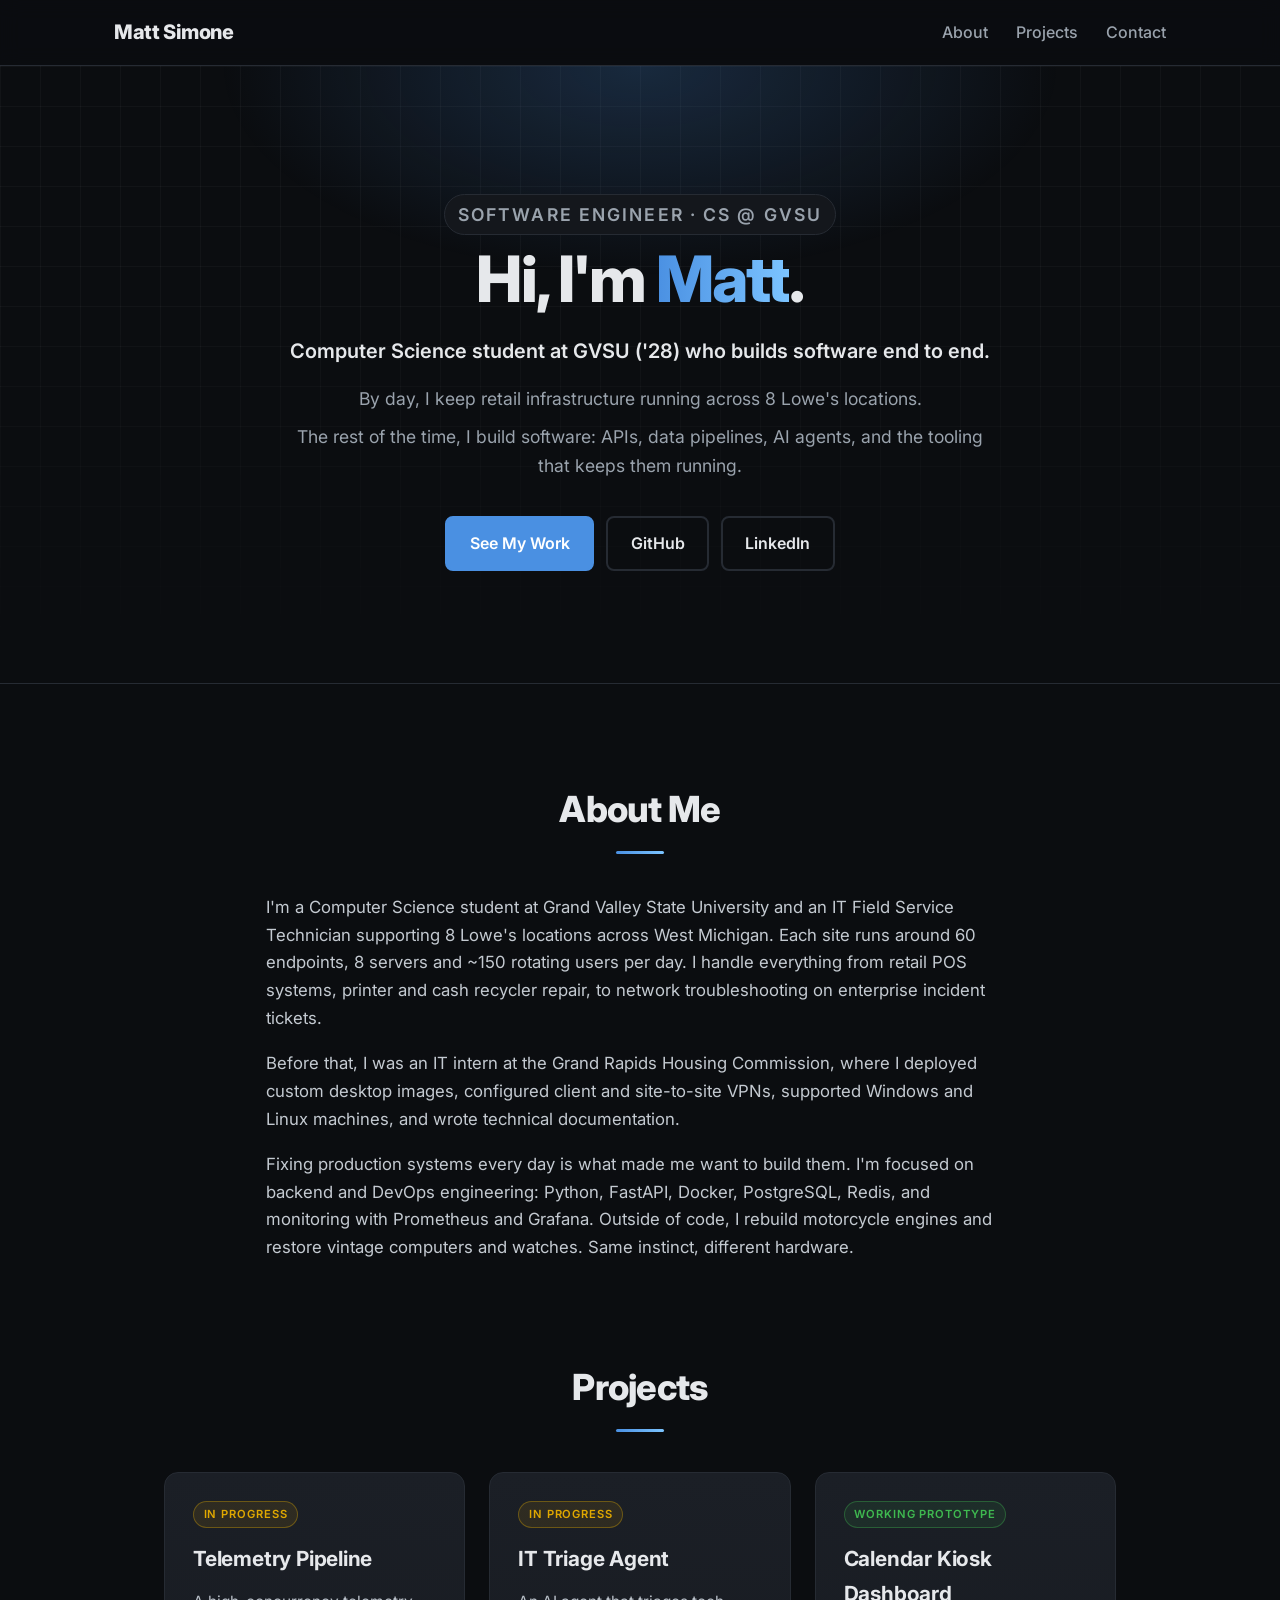
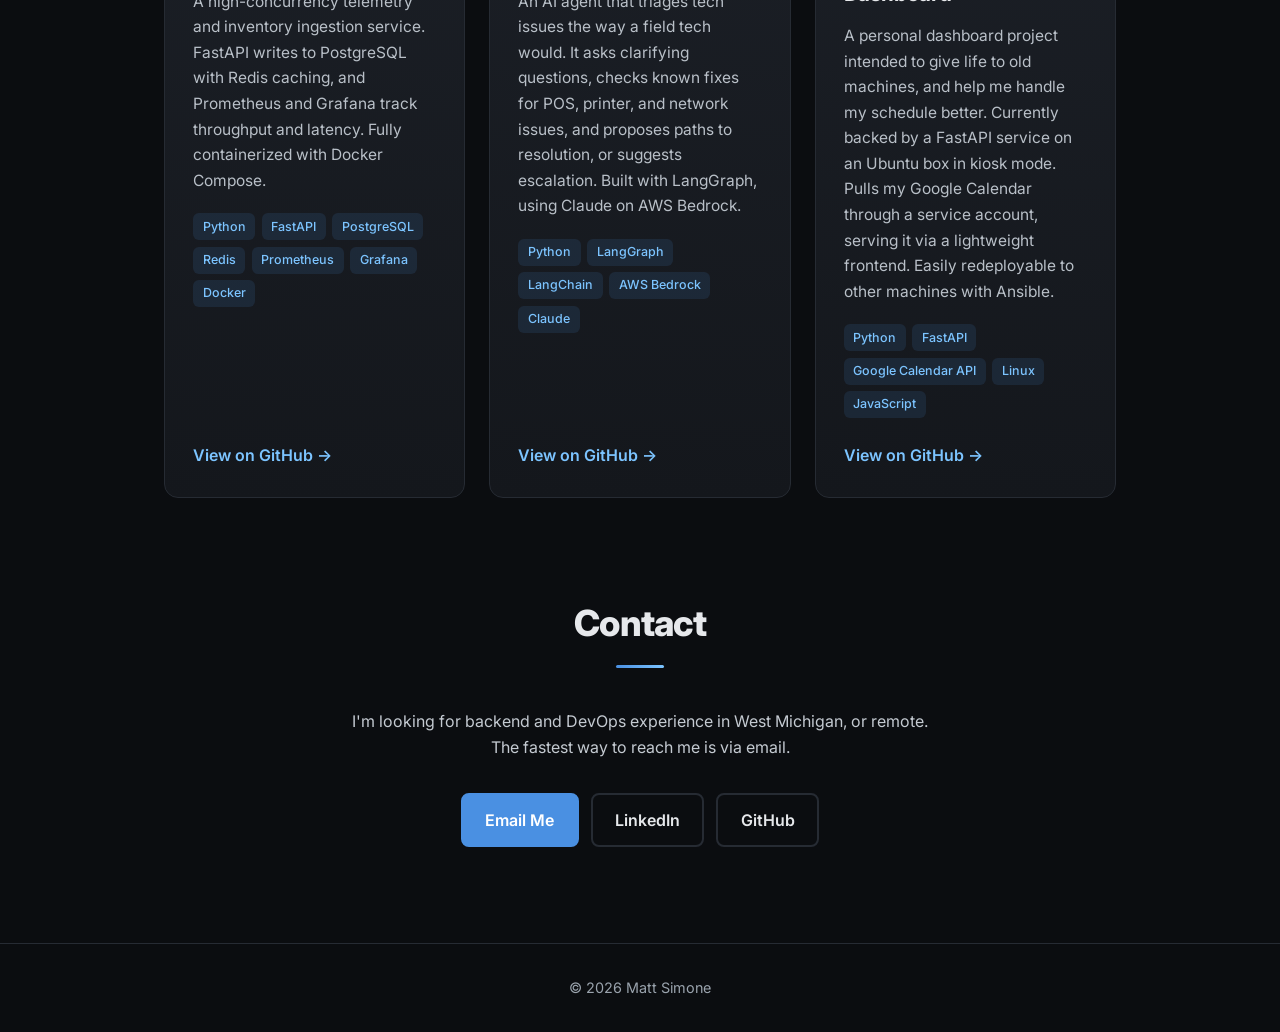
==== index.html @ 2cdbeb7b "Reframe hero for general software engineering; drop TODO comments Co-Authored-By: Claude Opus 5.5 <n" ====
<!DOCTYPE html>
<html lang="en">
<head>
  <meta charset="UTF-8">
  <meta name="viewport" content="width=device-width, initial-scale=1.0">
  <title>Matt Simone | Software Engineer</title>
  <meta name="description" content="Matt Simone — Computer Science student at GVSU and IT field service technician building software across the stack with Python, FastAPI, Docker, PostgreSQL, and AI tooling.">
  <meta name="author" content="Matt Simone">
  <link rel="canonical" href="https://www.mjsimone.com/">
  <meta name="theme-color" content="#111111">

  <!-- Link preview card (LinkedIn, Slack, iMessage). Add og:image once you have a 1200x630 screenshot or banner. -->
  <meta property="og:type" content="website">
  <meta property="og:url" content="https://www.mjsimone.com/">
  <meta property="og:title" content="Matt Simone | Software Engineer">
  <meta property="og:description" content="CS @ GVSU. I keep retail infrastructure running across 8 Lowe's sites and build software on the side.">
  <!-- <meta property="og:image" content="https://www.mjsimone.com/og-image.png"> -->

  <link rel="icon" href="data:image/svg+xml,<svg xmlns='http://www.w3.org/2000/svg' viewBox='0 0 64 64'><rect width='64' height='64' rx='12' fill='%23111'/><text x='50%25' y='54%25' dominant-baseline='middle' text-anchor='middle' font-family='Arial,sans-serif' font-weight='700' font-size='28' fill='%234a90e2'>MS</text></svg>">
  <link rel="preconnect" href="https://fonts.googleapis.com">
  <link rel="preconnect" href="https://fonts.gstatic.com" crossorigin>
  <link href="https://fonts.googleapis.com/css2?family=Inter:wght@400;500;600;700;800&display=swap" rel="stylesheet">
  <link rel="stylesheet" href="style.css">
</head>
<body>
  <a class="skip-link" href="#main">Skip to content</a>

  <header>

    <nav class="navbar" aria-label="Primary">
      <a class="logo" href="#hero">Matt Simone</a>
      <ul class="nav-links">
        <li><a href="#about">About</a></li>
        <li><a href="#projects">Projects</a></li>
        <li><a href="#contact">Contact</a></li>
      </ul>
    </nav>
  </header>

  <main id="main">
    <!-- Hero -->
    <section class="hero" id="hero">
      <div class="hero-content">
        <p class="eyebrow">Software Engineer · CS @ GVSU</p>
        <h1>Hi, I'm <span class="accent">Matt</span>.</h1>
        <p class="hero-tagline">
          Computer Science student at GVSU ('28) who builds software end to end.
        </p>
        <p>
          By day, I keep retail infrastructure running across 8 Lowe's locations.
        </p>
        <p>
          The rest of the time, I build software: APIs, data pipelines, AI agents, and the tooling that keeps them running.
        </p>
        <div class="hero-actions">
          <a href="#projects" class="btn">See My Work</a>
          <a href="https://github.com/mattjsim1" class="btn btn-outline" target="_blank" rel="noopener">GitHub</a>
          <a href="https://www.linkedin.com/in/mattsimone" class="btn btn-outline" target="_blank" rel="noopener">LinkedIn</a>
          <!-- <a href="resume.pdf" class="btn btn-outline" target="_blank" rel="noopener">Resume</a> -->
        </div>
      </div>
    </section>  

    <!-- About -->
    <section id="about" class="section about" aria-labelledby="about-heading">
      <h2 id="about-heading">About Me</h2>
      <p>
        I'm a Computer Science student at Grand Valley State University and an IT Field Service
        Technician supporting 8 Lowe's locations across West Michigan. Each site runs
        around 60 endpoints, 8 servers and ~150 rotating users per day. I handle everything from retail POS systems,
        printer and cash recycler repair, to network troubleshooting on enterprise incident tickets.
      </p>
      <p>
        Before that, I was an IT intern at the Grand Rapids Housing Commission, where I deployed custom
        desktop images, configured client and site-to-site VPNs, supported Windows and Linux machines,
        and wrote technical documentation.
      </p>
      <p>
        Fixing production systems every day is what made me want to build them. I'm focused on backend
        and DevOps engineering: Python, FastAPI, Docker, PostgreSQL, Redis, and monitoring with
        Prometheus and Grafana. Outside of code, I rebuild motorcycle engines and restore vintage
        computers and watches. Same instinct, different hardware.
      </p>
    </section>

    <!-- Projects -->
    <section id="projects" class="section projects" aria-labelledby="projects-heading">
      <h2 id="projects-heading">Projects</h2>
      <div class="projects-grid">

        <article class="project-card">
          <span class="status">In progress</span>
          <h3>Telemetry Pipeline</h3>
          <p>
            A high-concurrency telemetry and inventory ingestion service. FastAPI writes to PostgreSQL
            with Redis caching, and Prometheus and Grafana track throughput and latency. Fully
            containerized with Docker Compose.
          </p>
          <ul class="tags" aria-label="Tech stack">
            <li>Python</li><li>FastAPI</li><li>PostgreSQL</li><li>Redis</li><li>Prometheus</li><li>Grafana</li><li>Docker</li>
          </ul>
          <a href="https://github.com/mattjsim1" class="btn-small" target="_blank" rel="noopener">View on GitHub</a>
        </article>

        <article class="project-card">
          <span class="status">In progress</span>
          <h3>IT Triage Agent</h3>
          <p>
            An AI agent that triages tech issues the way a field tech would. It asks clarifying
            questions, checks known fixes for POS, printer, and network issues, and proposes 
            paths to resolution, or suggests escalation. Built with LangGraph, using
            Claude on AWS Bedrock.
          </p>
          <ul class="tags" aria-label="Tech stack">
            <li>Python</li><li>LangGraph</li><li>LangChain</li><li>AWS Bedrock</li><li>Claude</li>
          </ul>
          <a href="https://github.com/mattjsim1" class="btn-small" target="_blank" rel="noopener">View on GitHub</a>
        </article>

        <article class="project-card">
          <span class="status status-prototype">Working prototype</span>
          <h3>Calendar Kiosk Dashboard</h3>
          <p>
            A personal dashboard project intended to give life to old machines, and help me handle my schedule better. 
            Currently backed by a FastAPI service on an Ubuntu box in kiosk mode. Pulls my Google Calendar through a service account,
            serving it via a lightweight frontend. Easily redeployable to other machines with Ansible.
      
          </p>
          <ul class="tags" aria-label="Tech stack">
            <li>Python</li><li>FastAPI</li><li>Google Calendar API</li><li>Linux</li><li>JavaScript</li>
          </ul>
          <a href="https://github.com/mattjsim1" class="btn-small" target="_blank" rel="noopener">View on GitHub</a>
        </article>

      </div>
    </section>

    <!-- Contact: plain links instead of a form that didn't send anywhere -->
    <section id="contact" class="section contact" aria-labelledby="contact-heading">
      <h2 id="contact-heading">Contact</h2>
      <p>
        I'm looking for backend and DevOps experience in West Michigan, or remote. The fastest way to reach me is via email.
      </p>
      <ul class="contact-links">
        <li><a href="mailto:mattjsim1@gmail.com" class="btn">Email Me</a></li>
        <li><a href="https://www.linkedin.com/in/mattsimone" class="btn btn-outline" target="_blank" rel="noopener">LinkedIn</a></li>
        <li><a href="https://github.com/mattjsim1" class="btn btn-outline" target="_blank" rel="noopener">GitHub</a></li>
      </ul>
    </section>
  </main>

  <footer>
    <p>&copy; 2026 Matt Simone</p>
  </footer>
</body>
</html>
---- style.css ----
:root {
  --bg: #0b0d10;
  --surface: #14171c;
  --surface-2: #1b1f26;
  --border: #262b33;
  --text: #e6e8eb;
  --muted: #9aa3ad;
  --accent: #4a90e2;
  --accent-2: #7cc4ff;
  --warn: #e0a800;
  --ok: #3fb950;
  --radius: 14px;
}

* { margin: 0; padding: 0; box-sizing: border-box; }

html { scroll-behavior: smooth; scroll-padding-top: 5rem; }

body {
  font-family: 'Inter', system-ui, -apple-system, Segoe UI, Roboto, sans-serif;
  background: var(--bg);
  color: var(--text);
  line-height: 1.65;
  -webkit-font-smoothing: antialiased;
}

a { color: var(--accent); }

/* Skip link */
.skip-link {
  position: absolute; left: -9999px; top: 0;
  padding: 0.5rem 1rem; background: var(--accent); color: #fff; z-index: 2000;
}
.skip-link:focus { left: 1rem; top: 1rem; }

/* Navbar */
header {
  position: sticky; top: 0; z-index: 1000;
  background: rgba(11, 13, 16, 0.75);
  backdrop-filter: blur(10px);
  -webkit-backdrop-filter: blur(10px);
  border-bottom: 1px solid var(--border);
}
.navbar {
  max-width: 1100px; margin: auto;
  display: flex; justify-content: space-between; align-items: center;
  padding: 1rem 1.5rem;
}
.logo { font-weight: 800; font-size: 1.25rem; color: var(--text); text-decoration: none; letter-spacing: -0.02em; }
.logo:hover { color: var(--accent-2); }
.nav-links { list-style: none; display: flex; gap: 1.75rem; }
.nav-links a { color: var(--muted); text-decoration: none; font-weight: 500; transition: color 0.2s; }
.nav-links a:hover { color: var(--text); }

/* Hero */
.hero {
  position: relative; overflow: hidden;
  text-align: center;
  padding: 8rem 1.5rem 7rem;
  border-bottom: 1px solid var(--border);
}
.hero::before {
  content: ""; position: absolute; inset: 0; z-index: -1;
  background:
    radial-gradient(600px 300px at 50% 0%, rgba(74, 144, 226, 0.22), transparent 70%),
    linear-gradient(rgba(255,255,255,0.03) 1px, transparent 1px) 0 0 / 40px 40px,
    linear-gradient(90deg, rgba(255,255,255,0.03) 1px, transparent 1px) 0 0 / 40px 40px;
  mask-image: linear-gradient(to bottom, #000 40%, transparent);
  -webkit-mask-image: linear-gradient(to bottom, #000 40%, transparent);
}
.hero-content { max-width: 720px; margin: auto; }
.eyebrow {
  display: inline-block;
  font-size: 0.8rem; font-weight: 600; letter-spacing: 0.12em; text-transform: uppercase;
  color: var(--accent-2);
  padding: 0.3rem 0.8rem; border: 1px solid var(--border); border-radius: 999px;
  background: var(--surface); margin-bottom: 1.5rem;
}
.hero h1 {
  font-size: clamp(2.5rem, 7vw, 4rem);
  font-weight: 800; letter-spacing: -0.03em; line-height: 1.1;
  margin-bottom: 1.25rem;
}
.accent {
  background: linear-gradient(90deg, var(--accent), var(--accent-2));
  -webkit-background-clip: text; background-clip: text; color: transparent;
}
.hero p { font-size: 1.1rem; color: var(--muted); margin-bottom: 0.6rem; }
.hero .hero-tagline { font-size: 1.25rem; font-weight: 600; color: var(--text); margin-bottom: 1rem; }
.hero-actions {
  display: flex; flex-wrap: wrap; justify-content: center; gap: 0.75rem;
  margin-top: 2.25rem;
}

/* Buttons */
.btn {
  display: inline-block;
  background: var(--accent); color: #fff;
  padding: 0.75rem 1.4rem; border: 2px solid var(--accent); border-radius: 8px;
  text-decoration: none; font-weight: 600;
  transition: background 0.2s, color 0.2s, transform 0.2s, box-shadow 0.2s;
}
.btn:hover { transform: translateY(-2px); box-shadow: 0 8px 20px rgba(74, 144, 226, 0.3); }
.btn-outline { background: transparent; color: var(--text); border-color: var(--border); }
.btn-outline:hover { border-color: var(--accent); color: var(--accent-2); box-shadow: none; }

/* Sections */
.section { max-width: 1000px; margin: 6rem auto; padding: 0 1.5rem; }
.section h2 {
  font-size: clamp(1.8rem, 4vw, 2.25rem);
  font-weight: 800; letter-spacing: -0.02em;
  text-align: center; margin-bottom: 2.5rem;
}
.section h2::after {
  content: ""; display: block; width: 48px; height: 3px; margin: 0.75rem auto 0;
  border-radius: 3px; background: linear-gradient(90deg, var(--accent), var(--accent-2));
}

.about p { max-width: 68ch; margin: 0 auto 1.1rem; color: #c4cad1; font-size: 1.05rem; }

/* Projects */
.projects-grid {
  display: grid;
  grid-template-columns: repeat(auto-fit, minmax(280px, 1fr));
  gap: 1.5rem;
}
.project-card {
  display: flex; flex-direction: column;
  background: linear-gradient(180deg, var(--surface-2), var(--surface));
  border: 1px solid var(--border); border-radius: var(--radius);
  padding: 1.75rem;
  transition: transform 0.25s, border-color 0.25s, box-shadow 0.25s;
}
.project-card:hover {
  transform: translateY(-4px);
  border-color: rgba(74, 144, 226, 0.5);
  box-shadow: 0 12px 30px rgba(0, 0, 0, 0.45);
}
.project-card h3 { font-size: 1.3rem; letter-spacing: -0.01em; margin-bottom: 0.75rem; }
.project-card p { color: #b9c0c8; margin-bottom: 1rem; font-size: 0.97rem; }

.status {
  align-self: flex-start;
  font-size: 0.7rem; font-weight: 600; text-transform: uppercase; letter-spacing: 0.08em;
  padding: 0.2rem 0.6rem; border-radius: 999px; margin-bottom: 0.9rem;
  color: var(--warn); background: rgba(224, 168, 0, 0.1); border: 1px solid rgba(224, 168, 0, 0.35);
}
.status-prototype { color: var(--ok); background: rgba(63, 185, 80, 0.1); border-color: rgba(63, 185, 80, 0.35); }

.tags { display: flex; flex-wrap: wrap; gap: 0.4rem; list-style: none; margin: 0.25rem 0 1.5rem; }
.tags li {
  font-size: 0.78rem; font-weight: 500;
  padding: 0.2rem 0.6rem; border-radius: 6px;
  background: rgba(74, 144, 226, 0.12); color: var(--accent-2);
}

.btn-small {
  margin-top: auto; align-self: flex-start;
  font-weight: 600; text-decoration: none; color: var(--accent-2);
}
.btn-small::after { content: " →"; transition: margin-left 0.2s; }
.btn-small:hover::after { margin-left: 4px; }

/* Contact */
.contact { text-align: center; }
.contact p { max-width: 60ch; margin: 0 auto; color: #c4cad1; }
.contact-links {
  display: flex; flex-wrap: wrap; justify-content: center; gap: 0.75rem;
  list-style: none; margin-top: 2rem;
}

/* Footer */
footer {
  text-align: center; padding: 2rem;
  color: var(--muted); font-size: 0.9rem;
  border-top: 1px solid var(--border); margin-top: 6rem;
}

/* Focus */
a:focus-visible, button:focus-visible { outline: 2px solid var(--accent); outline-offset: 3px; border-radius: 4px; }

/* Mobile */
@media (max-width: 560px) {
  .navbar { padding: 0.9rem 1rem; }
  .nav-links { gap: 1rem; font-size: 0.95rem; }
  .hero { padding: 5.5rem 1rem 5rem; }
  .eyebrow { font-size: 0.68rem; letter-spacing: 0.08em; }
  .section { margin: 4.5rem auto; padding: 0 1rem; }
}

@media (prefers-reduced-motion: reduce) {
  * { transition: none !important; scroll-behavior: auto !important; }
}
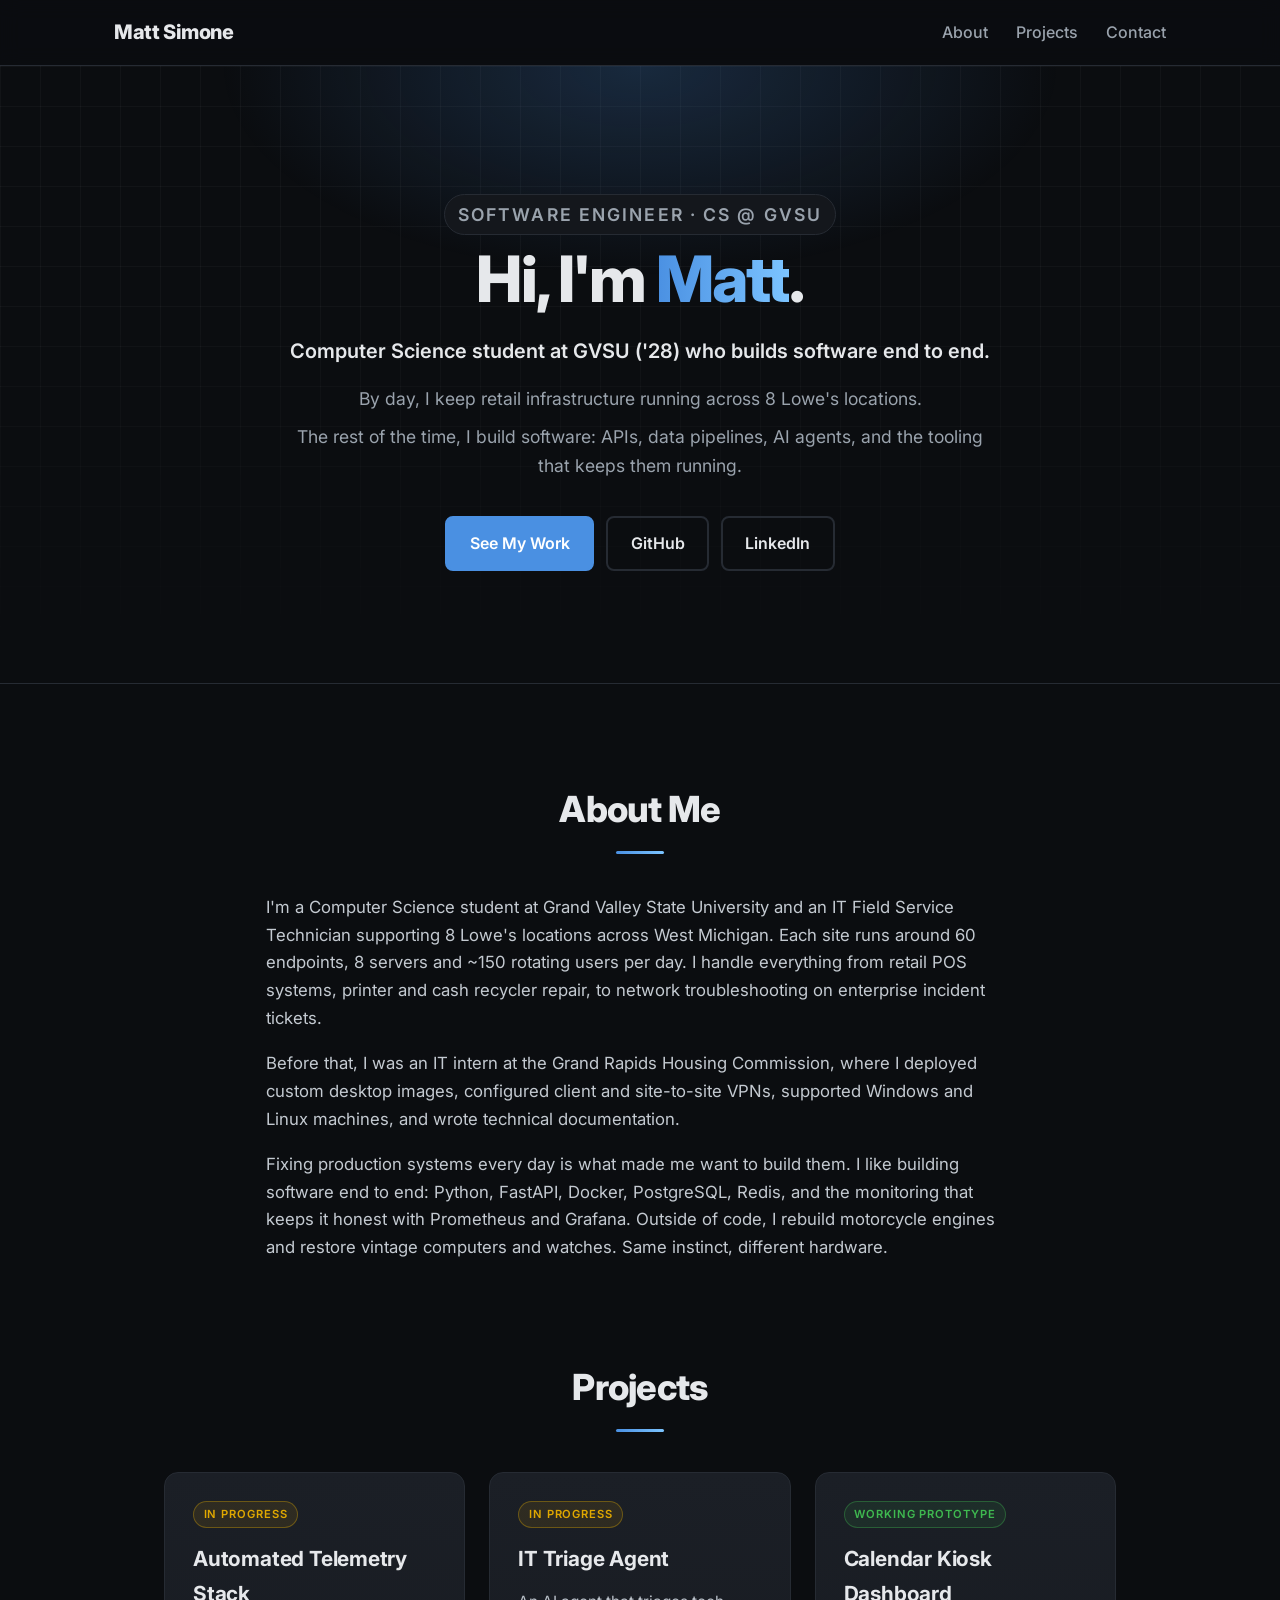
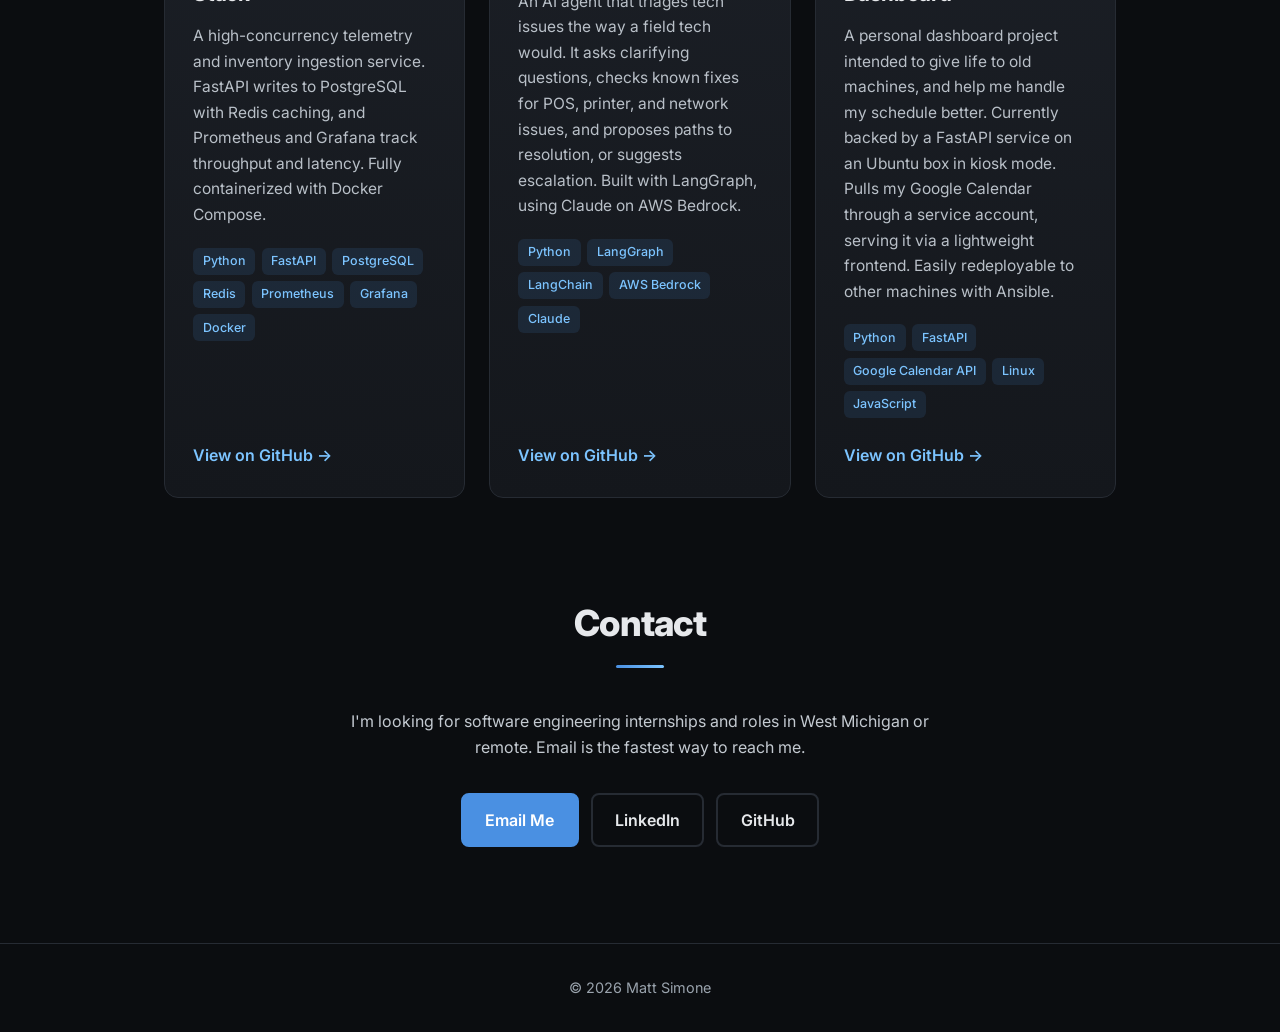
==== commit 3d75b242: "Align About/Contact with general SWE focus; rename telemetry project Co-Authored-By: Claude Opus 5.5" ====
--- a/index.html
+++ b/index.html
@@ -76,9 +76,9 @@
         and wrote technical documentation.
       </p>
       <p>
-        Fixing production systems every day is what made me want to build them. I'm focused on backend
-        and DevOps engineering: Python, FastAPI, Docker, PostgreSQL, Redis, and monitoring with
-        Prometheus and Grafana. Outside of code, I rebuild motorcycle engines and restore vintage
+        Fixing production systems every day is what made me want to build them. I like building software
+        end to end: Python, FastAPI, Docker, PostgreSQL, Redis, and the monitoring that keeps it
+        honest with Prometheus and Grafana. Outside of code, I rebuild motorcycle engines and restore vintage
         computers and watches. Same instinct, different hardware.
       </p>
     </section>
@@ -90,7 +90,7 @@
 
         <article class="project-card">
           <span class="status">In progress</span>
-          <h3>Telemetry Pipeline</h3>
+          <h3>Automated Telemetry Stack</h3>
           <p>
             A high-concurrency telemetry and inventory ingestion service. FastAPI writes to PostgreSQL
             with Redis caching, and Prometheus and Grafana track throughput and latency. Fully
@@ -139,7 +139,7 @@
     <section id="contact" class="section contact" aria-labelledby="contact-heading">
       <h2 id="contact-heading">Contact</h2>
       <p>
-        I'm looking for backend and DevOps experience in West Michigan, or remote. The fastest way to reach me is via email.
+        I'm looking for software engineering internships and roles in West Michigan or remote. Email is the fastest way to reach me.
       </p>
       <ul class="contact-links">
         <li><a href="mailto:mattjsim1@gmail.com" class="btn">Email Me</a></li>
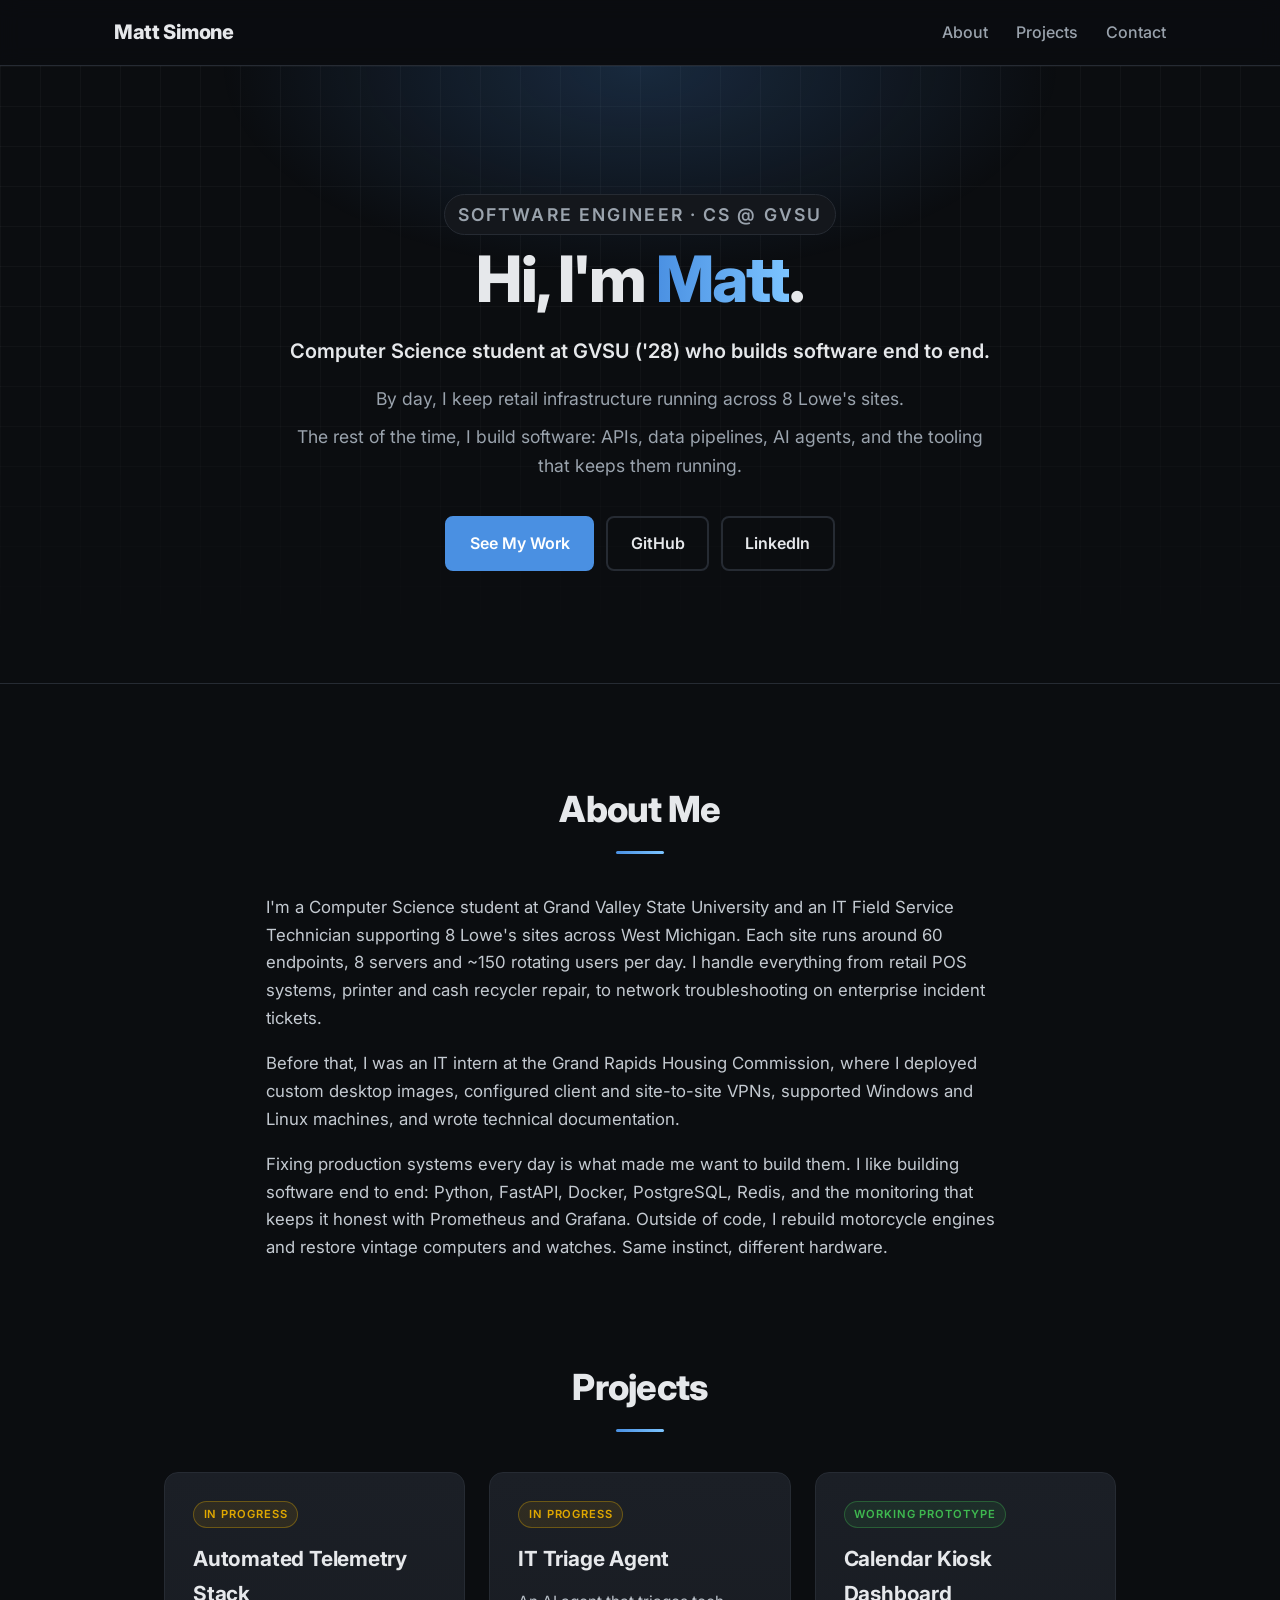
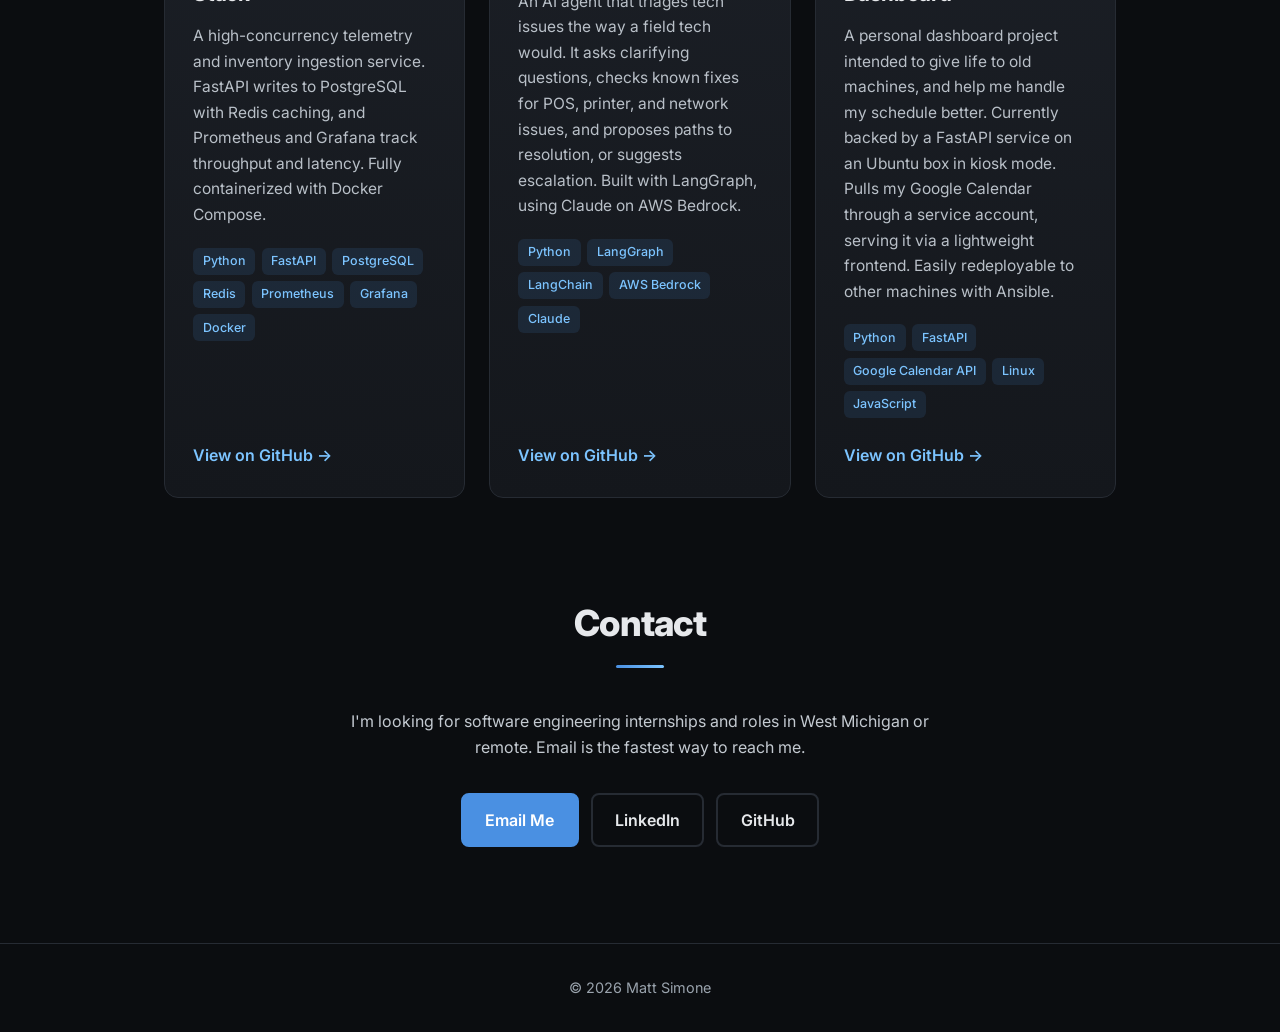
==== commit 495cecfb: "Say 'Lowe's sites' instead of 'locations' Co-Authored-By: Claude Opus 5.5 <noreply@anthropic.com> Cl" ====
--- a/index.html
+++ b/index.html
@@ -47,7 +47,7 @@
           Computer Science student at GVSU ('28) who builds software end to end.
         </p>
         <p>
-          By day, I keep retail infrastructure running across 8 Lowe's locations.
+          By day, I keep retail infrastructure running across 8 Lowe's sites.
         </p>
         <p>
           The rest of the time, I build software: APIs, data pipelines, AI agents, and the tooling that keeps them running.
@@ -66,7 +66,7 @@
       <h2 id="about-heading">About Me</h2>
       <p>
         I'm a Computer Science student at Grand Valley State University and an IT Field Service
-        Technician supporting 8 Lowe's locations across West Michigan. Each site runs
+        Technician supporting 8 Lowe's sites across West Michigan. Each site runs
         around 60 endpoints, 8 servers and ~150 rotating users per day. I handle everything from retail POS systems,
         printer and cash recycler repair, to network troubleshooting on enterprise incident tickets.
       </p>
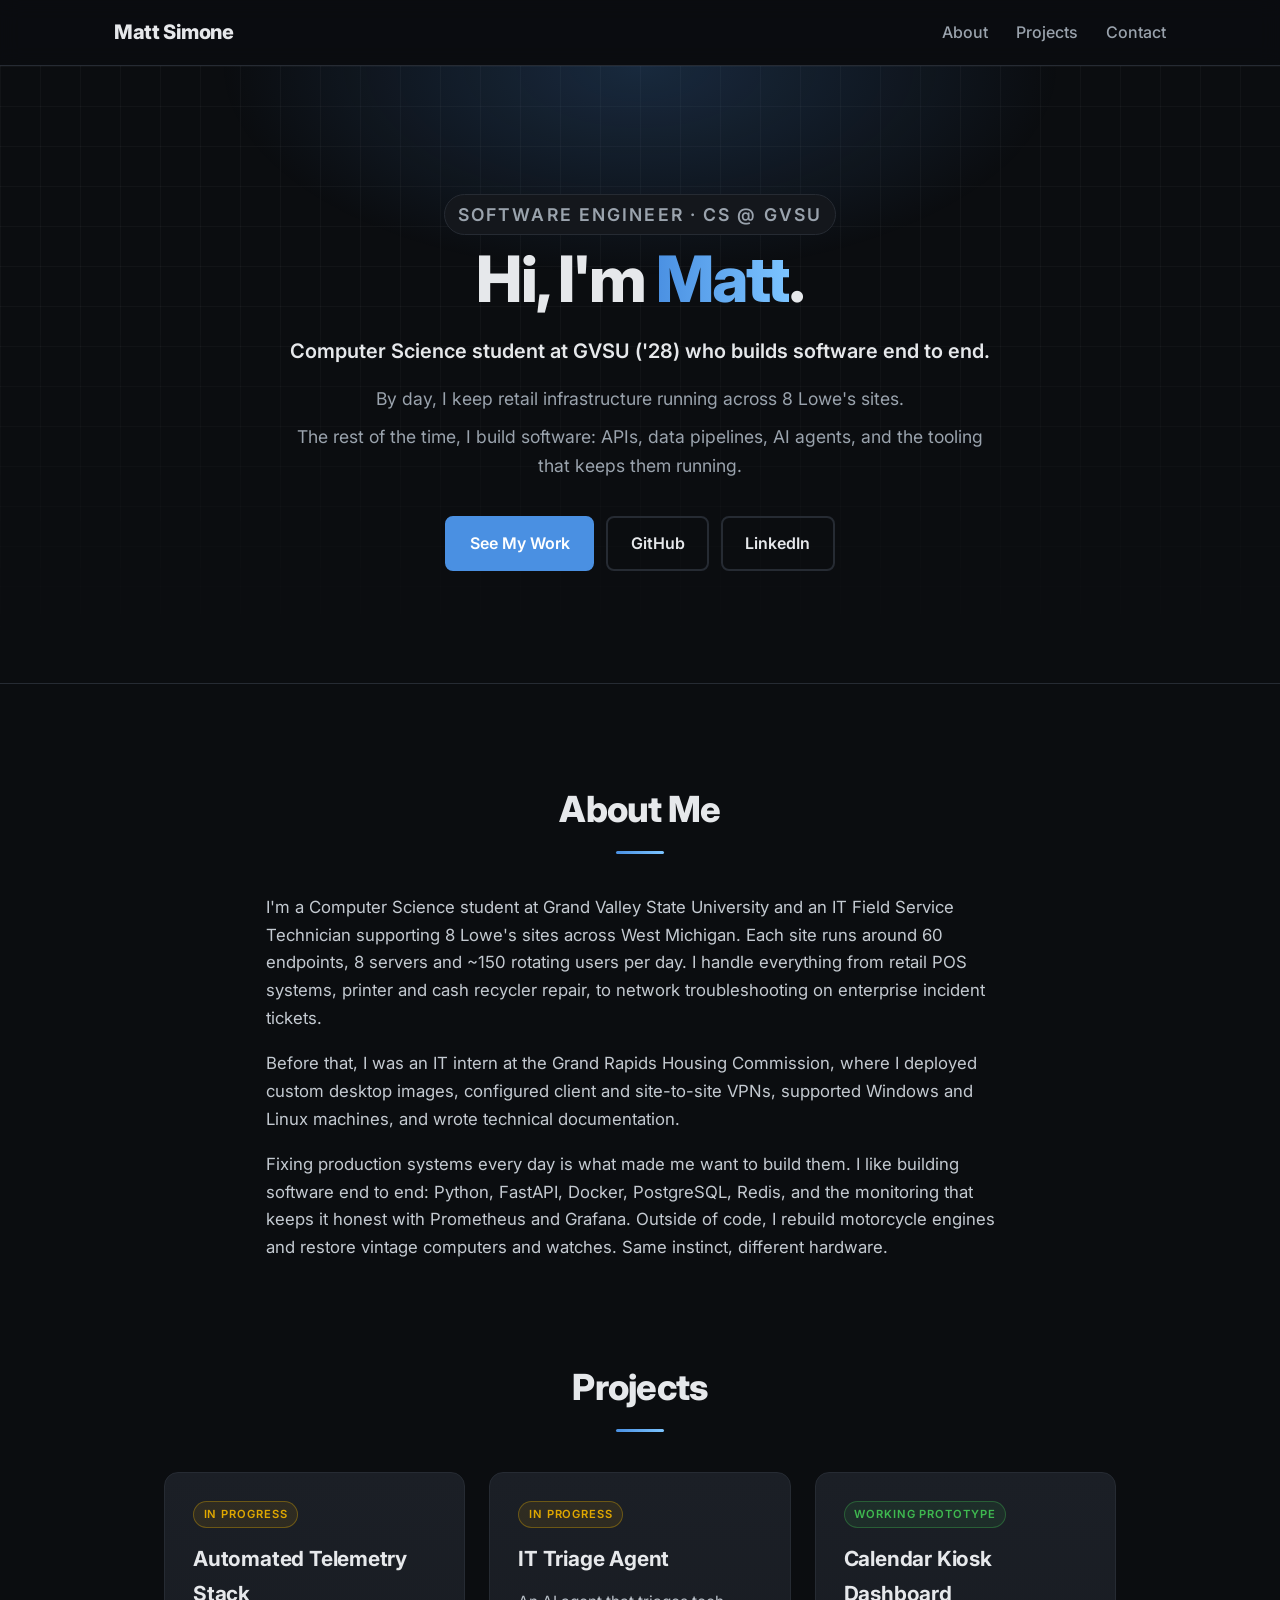
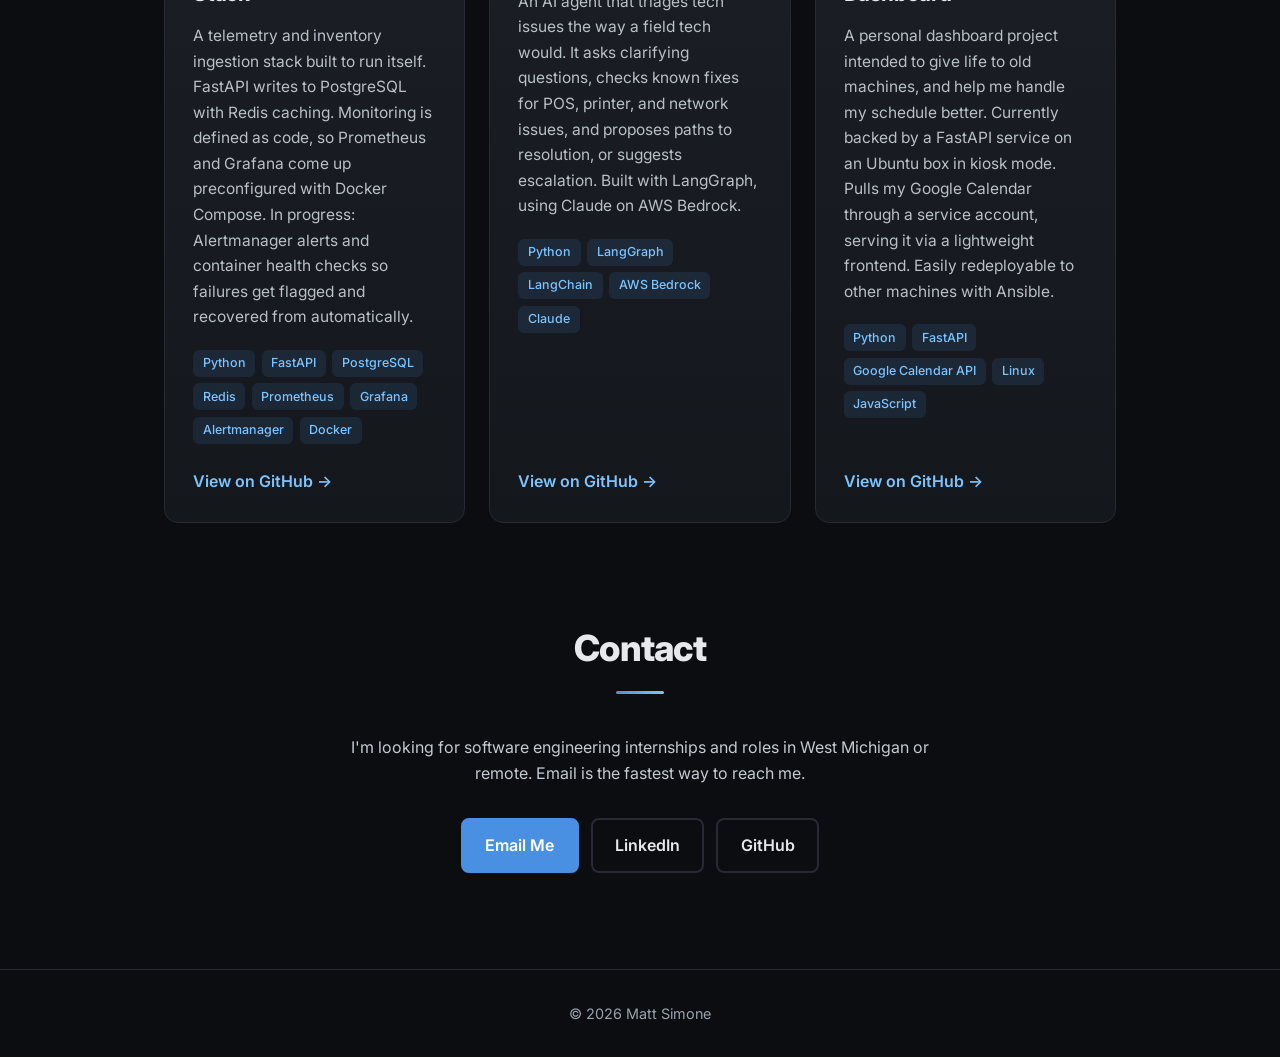
==== commit 2f5946ca: "Clarify what the telemetry stack automates Co-Authored-By: Claude Opus 5.5 <noreply@anthropic.com> C" ====
--- a/index.html
+++ b/index.html
@@ -92,12 +92,13 @@
           <span class="status">In progress</span>
           <h3>Automated Telemetry Stack</h3>
           <p>
-            A high-concurrency telemetry and inventory ingestion service. FastAPI writes to PostgreSQL
-            with Redis caching, and Prometheus and Grafana track throughput and latency. Fully
-            containerized with Docker Compose.
+            A telemetry and inventory ingestion stack built to run itself. FastAPI writes to
+            PostgreSQL with Redis caching. Monitoring is defined as code, so Prometheus and Grafana
+            come up preconfigured with Docker Compose. In progress: Alertmanager alerts and container
+            health checks so failures get flagged and recovered from automatically.
           </p>
           <ul class="tags" aria-label="Tech stack">
-            <li>Python</li><li>FastAPI</li><li>PostgreSQL</li><li>Redis</li><li>Prometheus</li><li>Grafana</li><li>Docker</li>
+            <li>Python</li><li>FastAPI</li><li>PostgreSQL</li><li>Redis</li><li>Prometheus</li><li>Grafana</li><li>Alertmanager</li><li>Docker</li>
           </ul>
           <a href="https://github.com/mattjsim1" class="btn-small" target="_blank" rel="noopener">View on GitHub</a>
         </article>
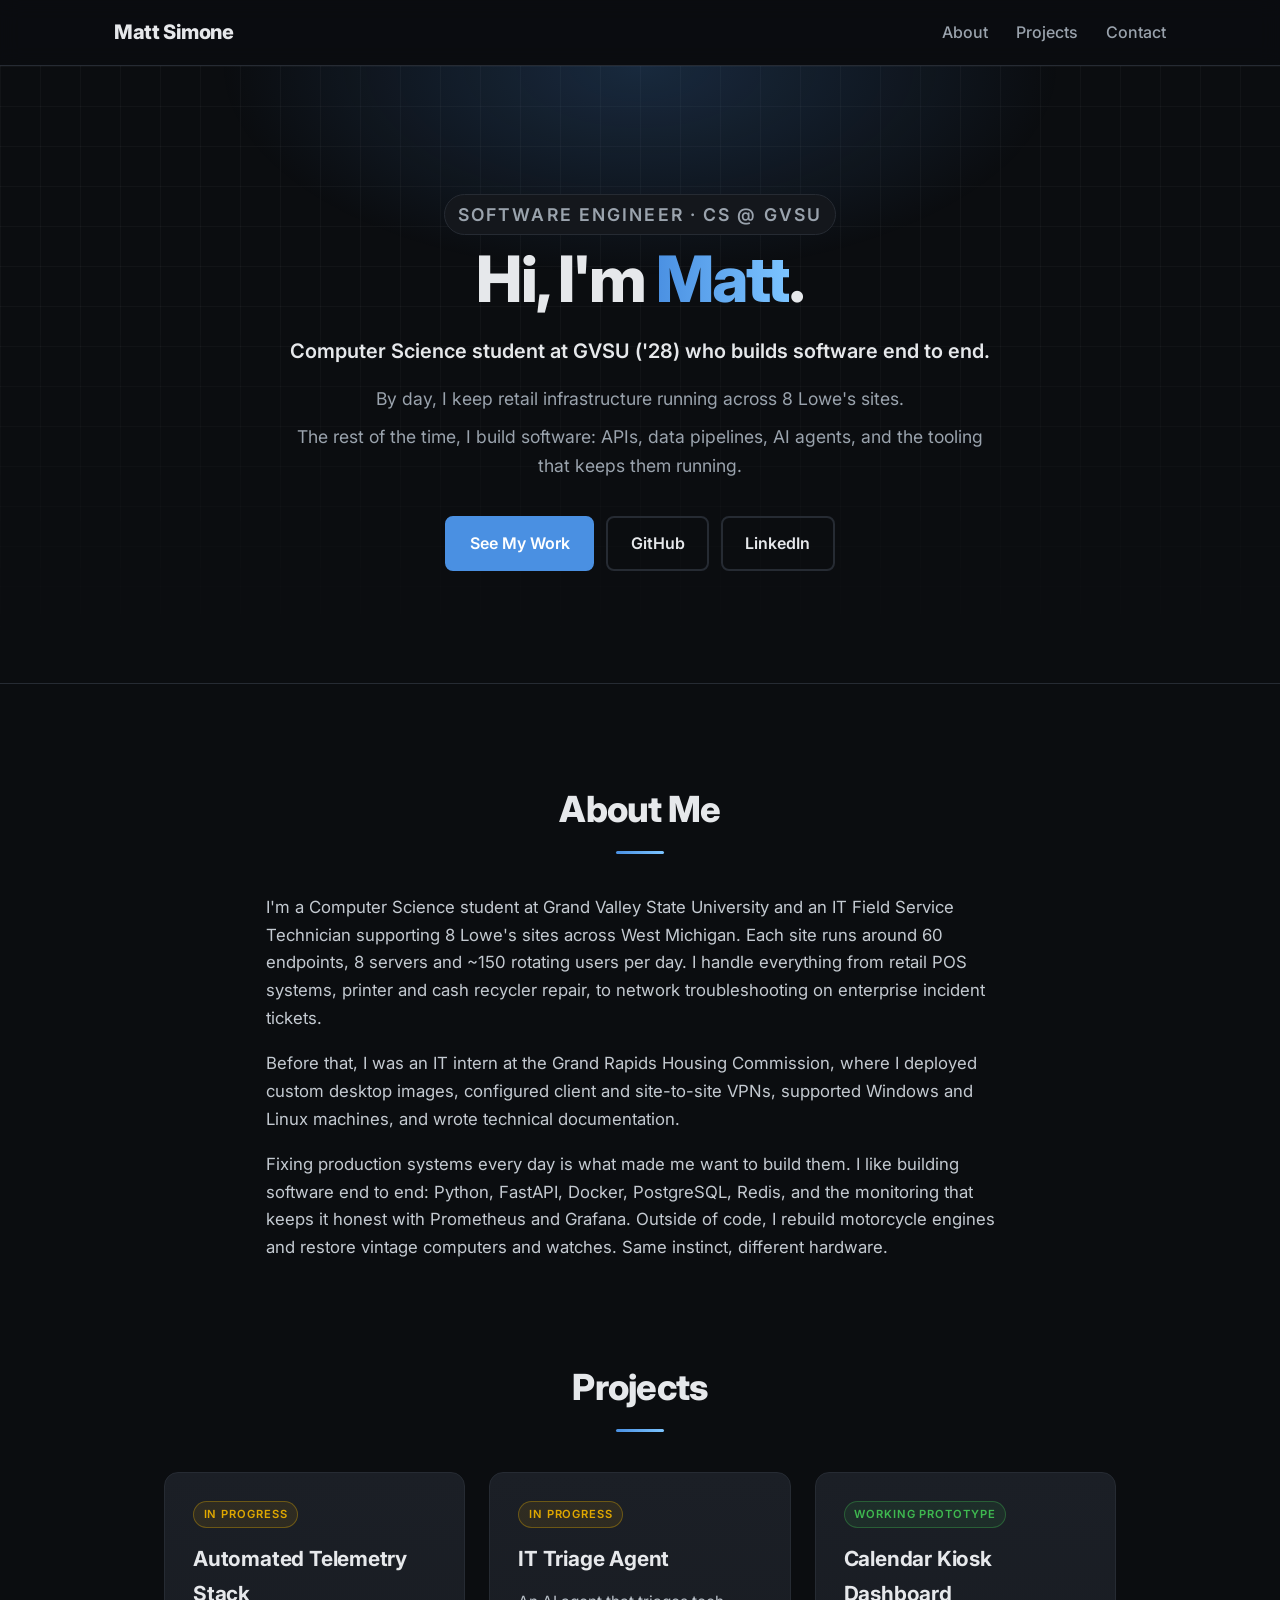
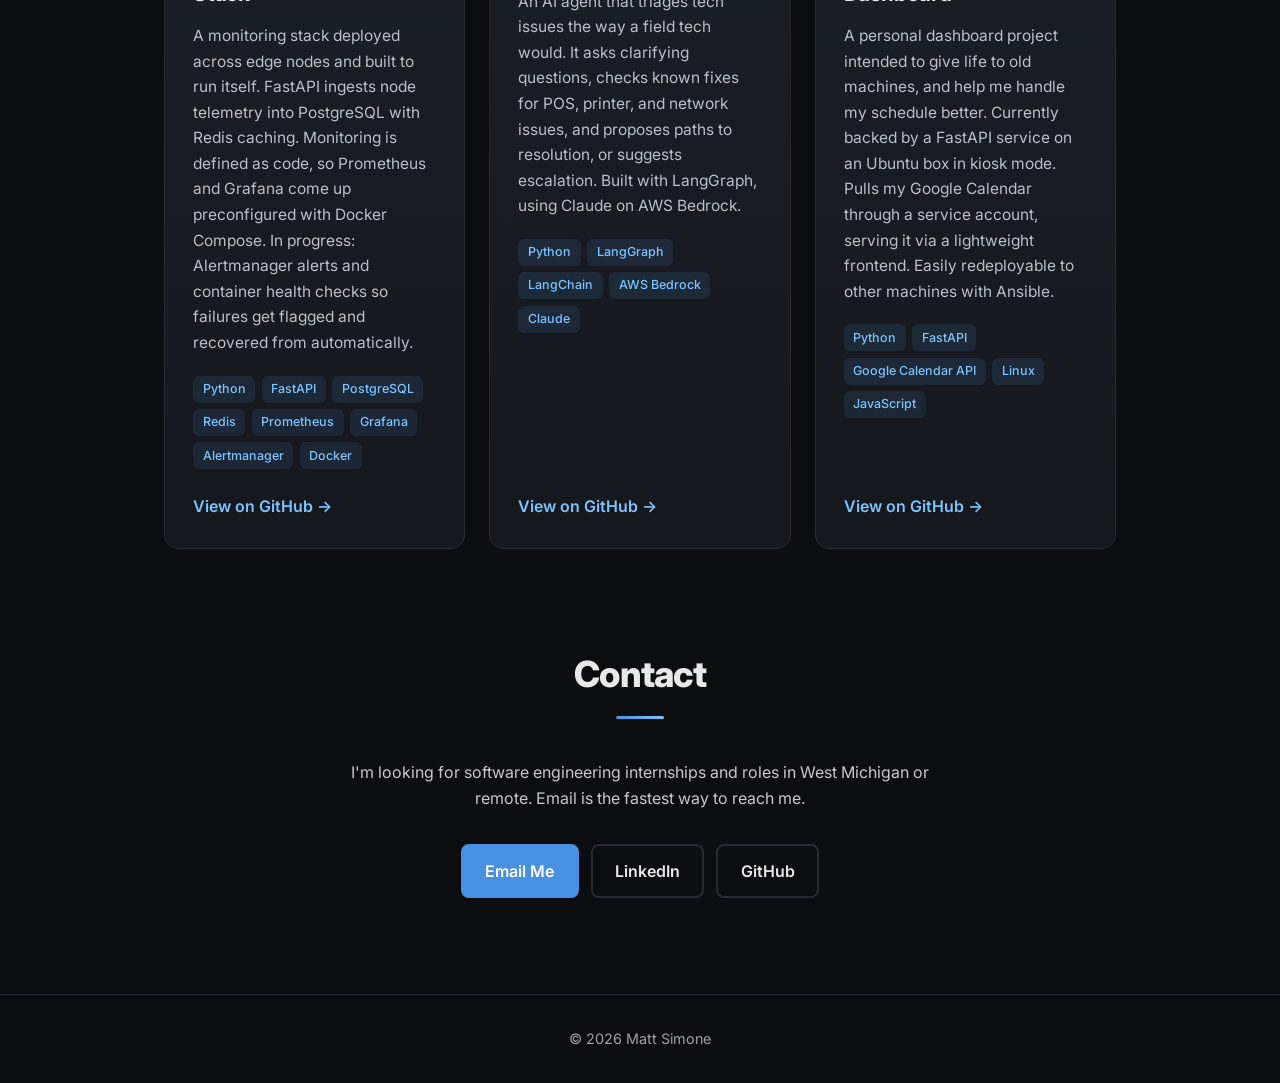
==== commit 4c2fab73: "Describe telemetry stack as edge-node monitoring Co-Authored-By: Claude Opus 5.5 <noreply@anthropic." ====
--- a/index.html
+++ b/index.html
@@ -92,7 +92,8 @@
           <span class="status">In progress</span>
           <h3>Automated Telemetry Stack</h3>
           <p>
-            A telemetry and inventory ingestion stack built to run itself. FastAPI writes to
+            A monitoring stack deployed across edge nodes and built to run itself. FastAPI ingests
+            node telemetry into
             PostgreSQL with Redis caching. Monitoring is defined as code, so Prometheus and Grafana
             come up preconfigured with Docker Compose. In progress: Alertmanager alerts and container
             health checks so failures get flagged and recovered from automatically.
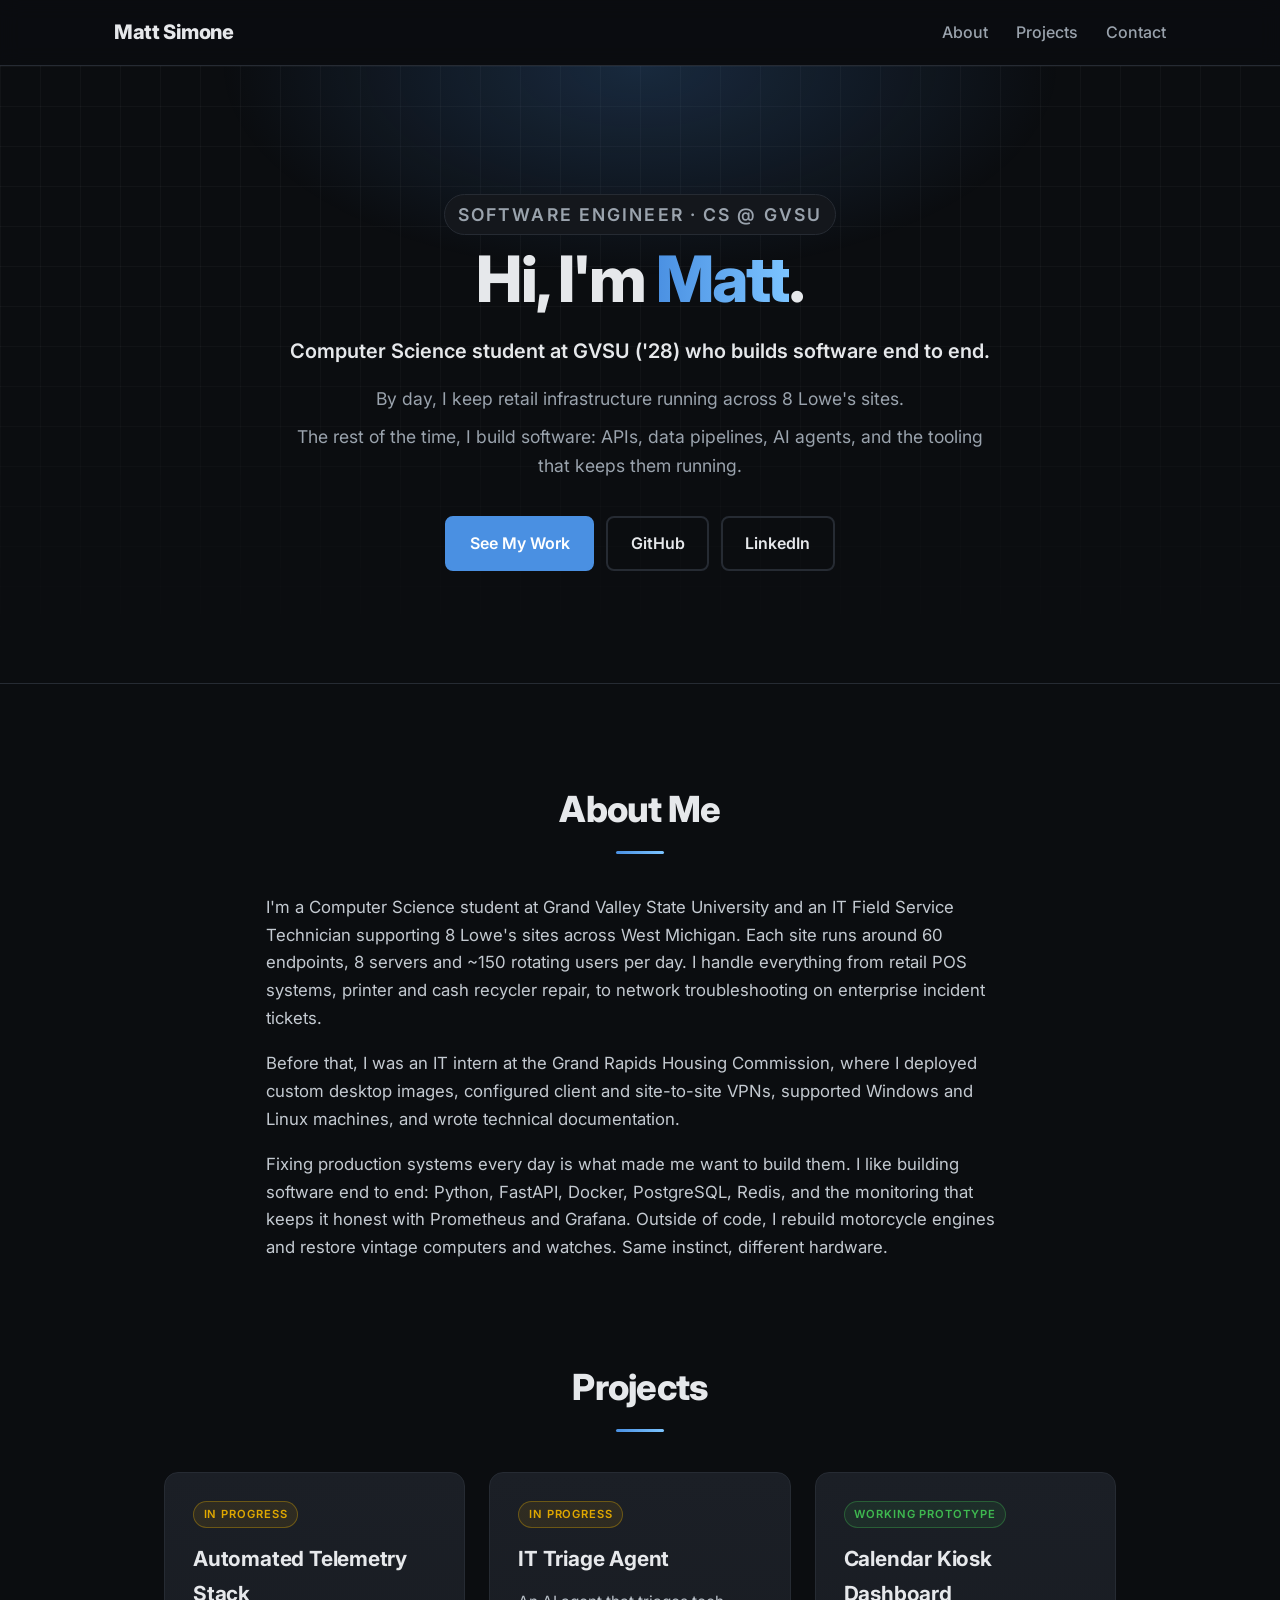
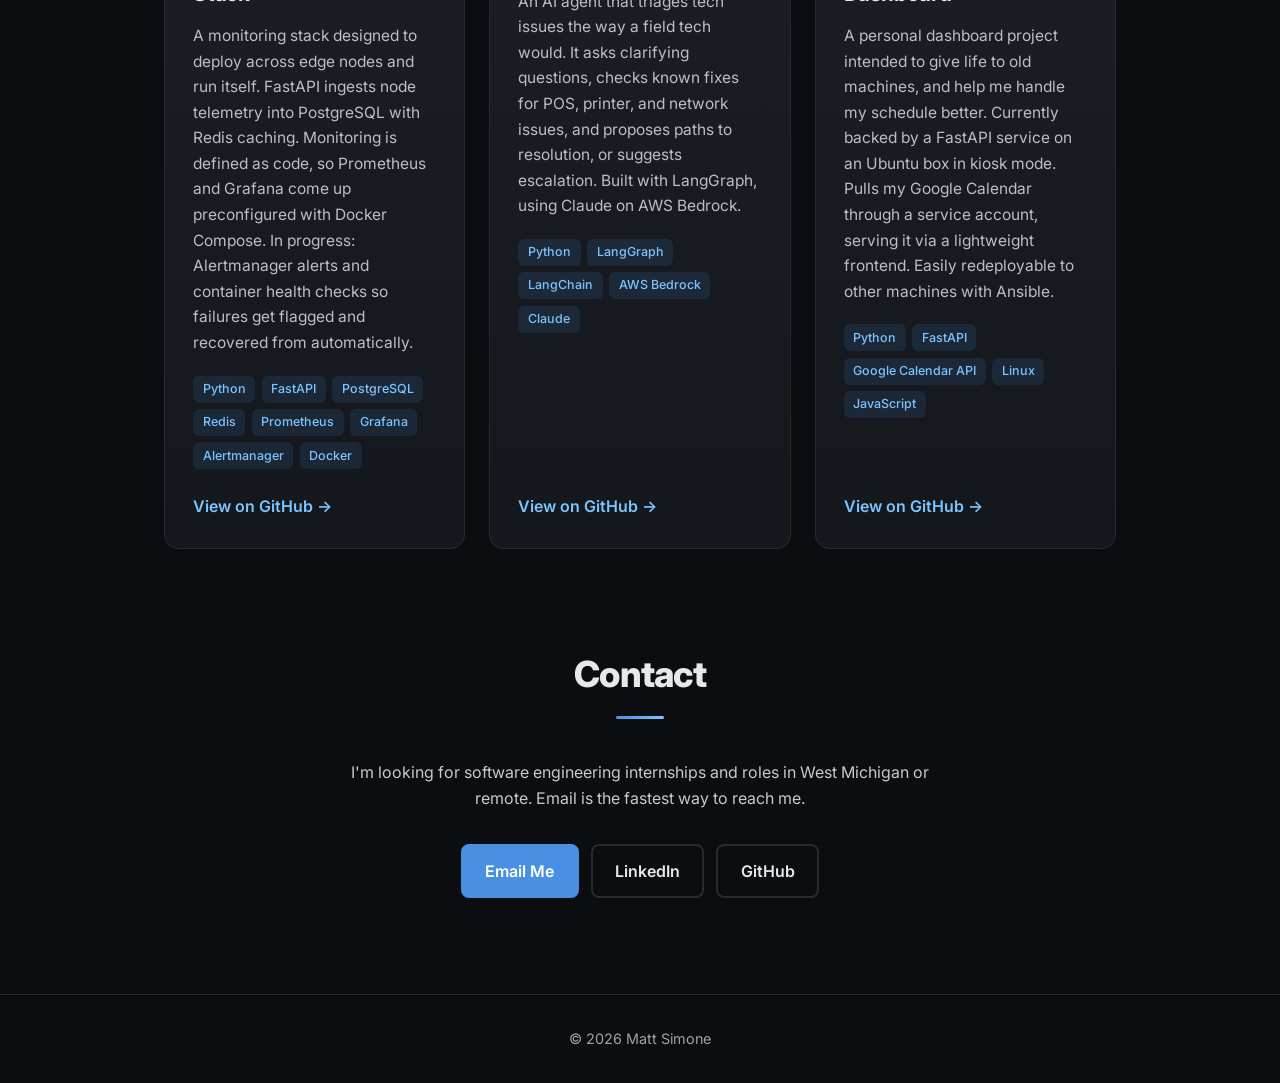
==== commit 233aa276: "Telemetry card: designed for edge deployment, not yet deployed Co-Authored-By: Claude Opus 5.5 <nore" ====
--- a/index.html
+++ b/index.html
@@ -92,7 +92,7 @@
           <span class="status">In progress</span>
           <h3>Automated Telemetry Stack</h3>
           <p>
-            A monitoring stack deployed across edge nodes and built to run itself. FastAPI ingests
+            A monitoring stack designed to deploy across edge nodes and run itself. FastAPI ingests
             node telemetry into
             PostgreSQL with Redis caching. Monitoring is defined as code, so Prometheus and Grafana
             come up preconfigured with Docker Compose. In progress: Alertmanager alerts and container
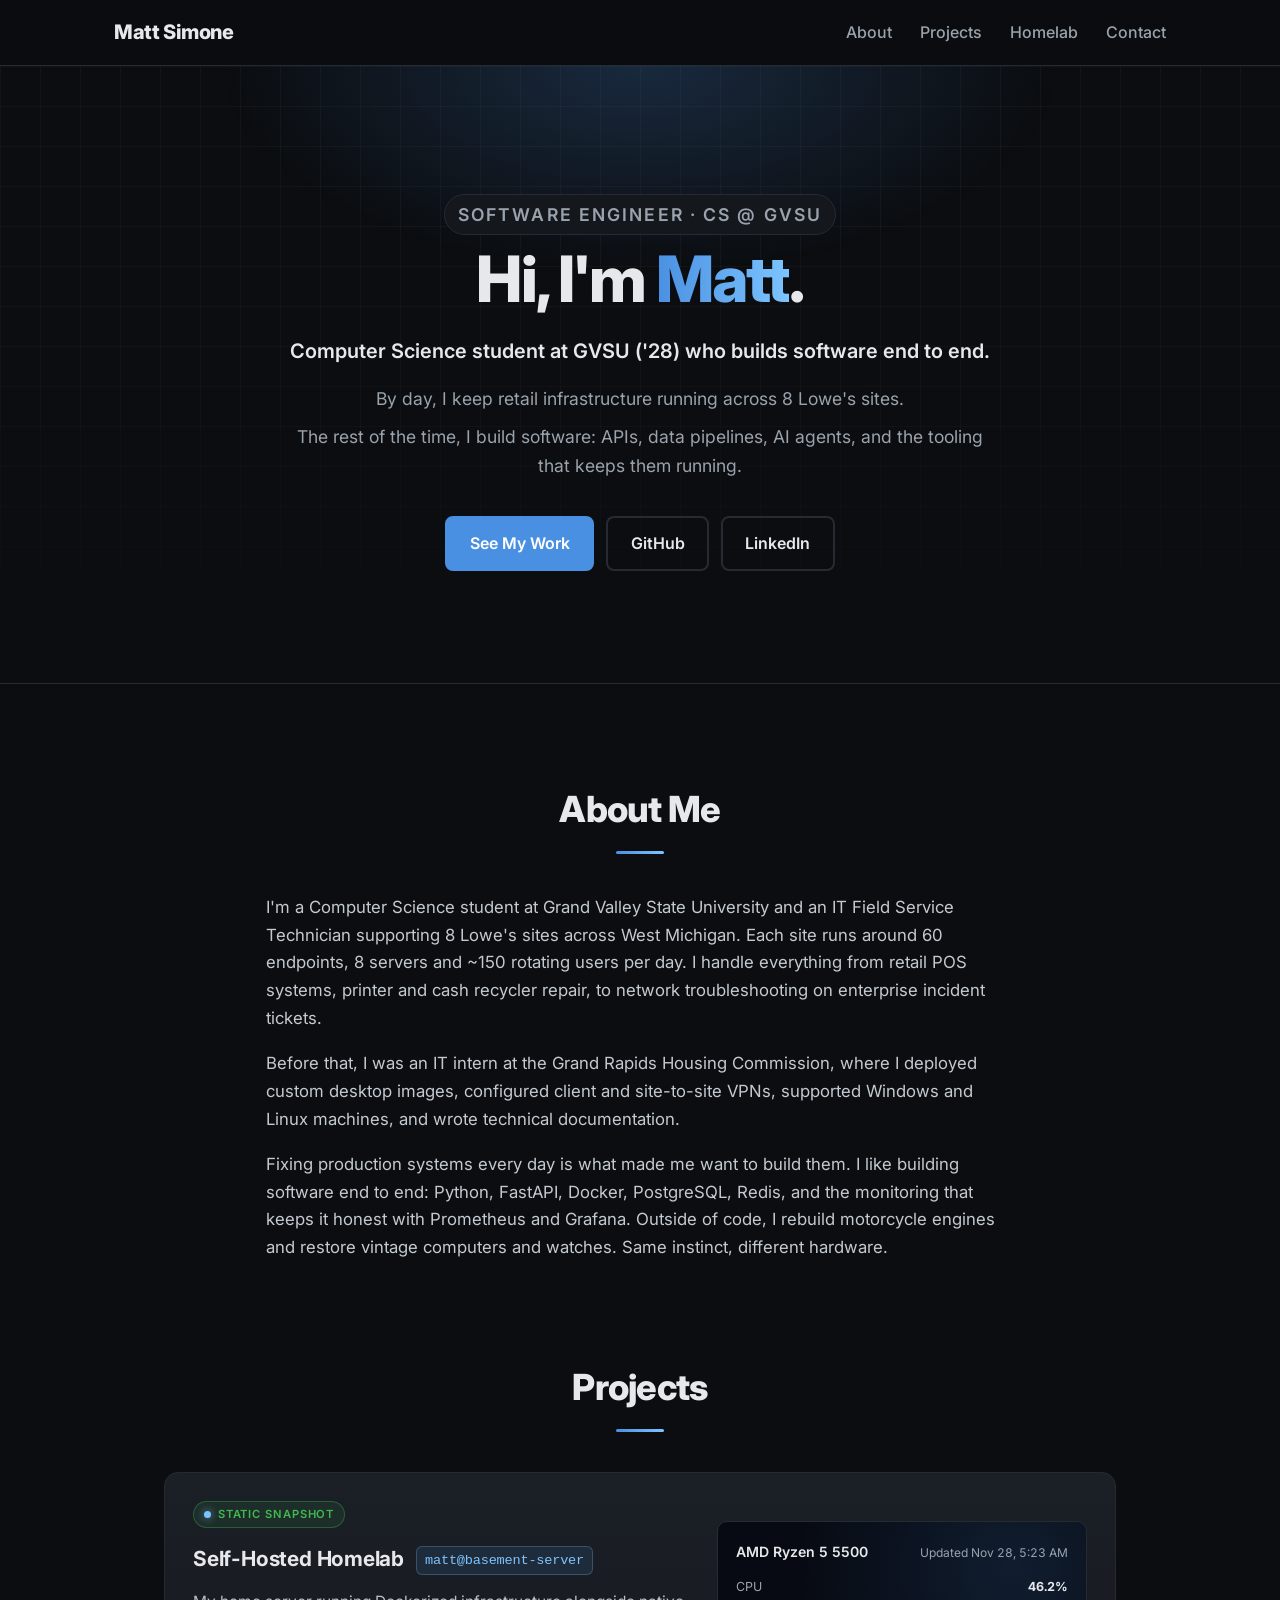
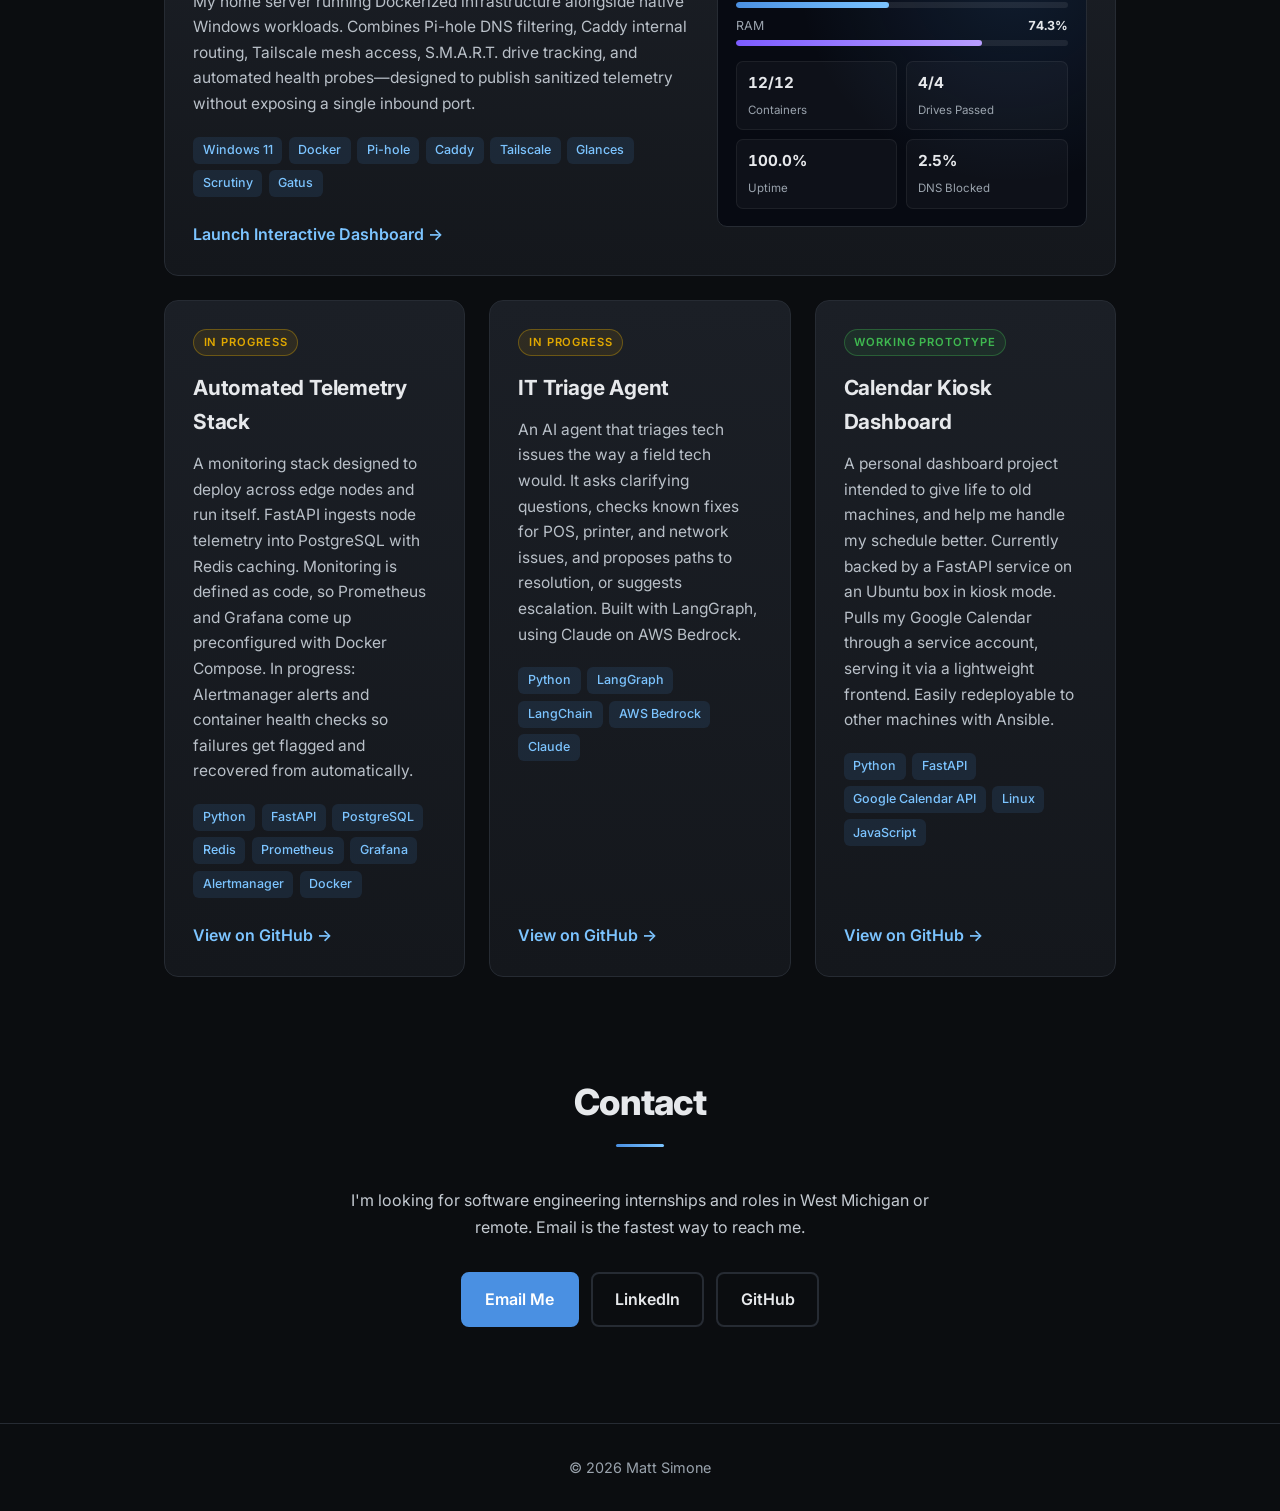
==== commit 423f4f80: "Add sanitized /homelab/ showcase with live hourly telemetry" ====
--- a/index.html
+++ b/index.html
@@ -32,6 +32,7 @@
       <ul class="nav-links">
         <li><a href="#about">About</a></li>
         <li><a href="#projects">Projects</a></li>
+        <li><a href="homelab/">Homelab</a></li>
         <li><a href="#contact">Contact</a></li>
       </ul>
     </nav>
@@ -88,6 +89,48 @@
       <h2 id="projects-heading">Projects</h2>
       <div class="projects-grid">
 
+        <article class="project-card homelab-feature">
+          <div class="homelab-feature-copy">
+            <span class="status status-live">
+              <span class="live-dot is-preview" id="hl-card-dot" aria-hidden="true"></span>
+              <span id="hl-card-mode">Interactive Preview</span>
+            </span>
+            <h3>Self-Hosted Homelab <span class="homelab-prompt" id="hl-card-prompt">matt@basement-server</span></h3>
+            <p>
+              My home server running Dockerized infrastructure alongside native Windows workloads. Combines
+              Pi-hole DNS filtering, Caddy internal routing, Tailscale mesh access, S.M.A.R.T. drive tracking,
+              and automated health probes—designed to publish sanitized telemetry without exposing a single inbound port.
+            </p>
+            <ul class="tags" aria-label="Tech stack">
+              <li>Windows 11</li><li>Docker</li><li>Pi-hole</li><li>Caddy</li><li>Tailscale</li><li>Glances</li><li>Scrutiny</li><li>Gatus</li>
+            </ul>
+            <a href="homelab/" class="btn-small">Launch Interactive Dashboard</a>
+          </div>
+
+          <div class="homelab-pulse-panel" aria-label="Sanitized homelab telemetry preview">
+            <div class="pulse-panel-head">
+              <span class="pulse-panel-cpu" id="hl-cpu-model">AMD Ryzen 5 5500</span>
+              <span class="pulse-panel-age" id="hl-updated">Updated just now</span>
+            </div>
+            <div class="pulse-panel-bars">
+              <div class="pulse-bar-row">
+                <div class="pulse-bar-label"><span>CPU</span><strong id="hl-cpu-pct">14.2%</strong></div>
+                <div class="pulse-bar-track"><div class="pulse-bar-fill cpu" id="hl-cpu-bar" style="width:14.2%"></div></div>
+              </div>
+              <div class="pulse-bar-row">
+                <div class="pulse-bar-label"><span>RAM</span><strong id="hl-mem-pct">62.4%</strong></div>
+                <div class="pulse-bar-track"><div class="pulse-bar-fill mem" id="hl-mem-bar" style="width:62.4%"></div></div>
+              </div>
+            </div>
+            <div class="pulse-panel-stats">
+              <div class="pulse-stat"><strong id="hl-containers">12/12</strong><span>Containers</span></div>
+              <div class="pulse-stat"><strong id="hl-drives">4/4</strong><span>Drives Passed</span></div>
+              <div class="pulse-stat"><strong id="hl-uptime">99.4%</strong><span>Uptime</span></div>
+              <div class="pulse-stat"><strong id="hl-dns">2.5%</strong><span>DNS Blocked</span></div>
+            </div>
+          </div>
+        </article>
+
         <article class="project-card">
           <span class="status">In progress</span>
           <h3>Automated Telemetry Stack</h3>
@@ -154,5 +197,119 @@
   <footer>
     <p>&copy; 2026 Matt Simone</p>
   </footer>
+
+  <script>
+    (() => {
+      const LIVE_SNAPSHOT_URL = "https://homelab-telemetry.mattman0396.workers.dev/api/snapshot";
+      const STATIC_SNAPSHOT_URL = "homelab/data/snapshot.json";
+      const LIVE_TIMEOUT_MS = 3500;
+
+      async function fetchWithTimeout(url, ms) {
+        const controller = typeof AbortController !== "undefined" ? new AbortController() : null;
+        const timer = controller ? setTimeout(() => controller.abort(), ms) : null;
+        try {
+          return await fetch(url, controller ? { signal: controller.signal } : {});
+        } finally {
+          if (timer !== null) clearTimeout(timer);
+        }
+      }
+
+      async function loadSnapshot() {
+        try {
+          const res = await fetchWithTimeout(LIVE_SNAPSHOT_URL, LIVE_TIMEOUT_MS);
+          if (res.ok) {
+            const data = await res.json();
+            if (data && typeof data === "object") {
+              return { snap: data, source: "live" };
+            }
+          }
+        } catch (_) {
+          // Fall back to static snapshot
+        }
+        const res = await fetch(STATIC_SNAPSHOT_URL, { cache: "no-store" });
+        if (!res.ok) return null;
+        const data = await res.json();
+        return data && typeof data === "object" ? { snap: data, source: "static" } : null;
+      }
+
+      function formatTimestamp(iso) {
+        if (!iso) return "";
+        const d = new Date(iso);
+        if (Number.isNaN(d.getTime())) return "";
+        return d.toLocaleString("en-US", {
+          month: "short",
+          day: "numeric",
+          hour: "numeric",
+          minute: "2-digit",
+        });
+      }
+
+      async function hydrate() {
+        try {
+          const loaded = await loadSnapshot();
+          if (!loaded) return;
+          const { snap, source } = loaded;
+
+          const dot = document.getElementById("hl-card-dot");
+          const mode = document.getElementById("hl-card-mode");
+          if (dot) {
+            dot.className = source === "live" ? "live-dot" : "live-dot is-preview";
+          }
+          if (mode) {
+            mode.textContent = source === "live" ? "Live Telemetry" : "Static Snapshot";
+          }
+
+          const g = snap.glances || {};
+          const ql = g.quicklook || {};
+          if (ql.cpu_name) {
+            document.getElementById("hl-cpu-model").textContent = ql.cpu_name;
+          }
+          const cpuPct = (g.cpu && g.cpu.total != null) ? g.cpu.total : ql.cpu;
+          if (cpuPct != null) {
+            const val = Number(cpuPct);
+            document.getElementById("hl-cpu-pct").textContent = `${val.toFixed(1)}%`;
+            document.getElementById("hl-cpu-bar").style.width = `${Math.min(100, Math.max(0, val))}%`;
+          }
+          const memPct = (g.mem && g.mem.percent != null) ? g.mem.percent : ql.mem;
+          if (memPct != null) {
+            const val = Number(memPct);
+            document.getElementById("hl-mem-pct").textContent = `${val.toFixed(1)}%`;
+            document.getElementById("hl-mem-bar").style.width = `${Math.min(100, Math.max(0, val))}%`;
+          }
+
+          if (snap.dockhand && snap.dockhand.running != null && snap.dockhand.total != null) {
+            document.getElementById("hl-containers").textContent = `${snap.dockhand.running}/${snap.dockhand.total}`;
+          }
+
+          if (Array.isArray(snap.scrutiny)) {
+            const passed = snap.scrutiny.filter((d) => d.device_status === 0).length;
+            document.getElementById("hl-drives").textContent = `${passed}/${snap.scrutiny.length}`;
+          }
+
+          if (Array.isArray(snap.gatus) && snap.gatus.length) {
+            let totalChecks = 0;
+            let okChecks = 0;
+            snap.gatus.forEach((ep) => {
+              (ep.results || []).forEach((r) => {
+                totalChecks += 1;
+                if (r.success) okChecks += 1;
+              });
+            });
+            const pct = totalChecks ? (okChecks / totalChecks) * 100 : 100;
+            document.getElementById("hl-uptime").textContent = `${pct.toFixed(1)}%`;
+          }
+
+          const formatted = formatTimestamp(snap.sampledAt);
+          if (formatted) {
+            document.getElementById("hl-updated").textContent = `Updated ${formatted}`;
+          }
+        } catch (_) {
+          // Leave placeholder values intact on failure
+        }
+      }
+
+      hydrate();
+    })();
+  </script>
 </body>
 </html>
--- a/style.css
+++ b/style.css
@@ -179,13 +179,174 @@
 /* Focus */
 a:focus-visible, button:focus-visible { outline: 2px solid var(--accent); outline-offset: 3px; border-radius: 4px; }
 
+/* Featured Homelab Card */
+.homelab-feature {
+  grid-column: 1 / -1;
+  display: grid;
+  grid-template-columns: minmax(0, 1.35fr) minmax(260px, 1fr);
+  gap: 1.5rem;
+  align-items: center;
+}
+
+.homelab-feature-copy {
+  display: flex;
+  flex-direction: column;
+}
+
+.homelab-prompt {
+  display: inline-block;
+  margin-left: 0.45rem;
+  font-family: ui-monospace, SFMono-Regular, Consolas, monospace;
+  font-size: 0.85rem;
+  font-weight: 500;
+  color: var(--accent-2);
+  padding: 0.15rem 0.5rem;
+  border-radius: 6px;
+  background: rgba(74, 144, 226, 0.12);
+  border: 1px solid rgba(124, 196, 255, 0.25);
+  vertical-align: middle;
+}
+
+.status-live {
+  display: inline-flex;
+  align-items: center;
+  gap: 0.45rem;
+  color: var(--ok);
+  background: rgba(63, 185, 80, 0.1);
+  border-color: rgba(63, 185, 80, 0.35);
+}
+
+.live-dot {
+  width: 7px;
+  height: 7px;
+  border-radius: 50%;
+  background: var(--ok);
+  box-shadow: 0 0 8px rgba(63, 185, 80, 0.75);
+}
+
+.live-dot.is-preview {
+  background: var(--accent-2);
+  box-shadow: 0 0 8px rgba(124, 196, 255, 0.75);
+}
+
+.live-dot.is-stale {
+  background: var(--warn);
+}
+
+.live-dot.is-offline {
+  background: #f85149;
+}
+
+.homelab-pulse-panel {
+  background: radial-gradient(circle at 80% 15%, rgba(74, 144, 226, 0.14), transparent 55%), #070a12;
+  border: 1px solid var(--border);
+  border-radius: 10px;
+  padding: 1.1rem 1.15rem;
+  display: flex;
+  flex-direction: column;
+  gap: 0.9rem;
+}
+
+.pulse-panel-head {
+  display: flex;
+  justify-content: space-between;
+  align-items: baseline;
+  gap: 0.75rem;
+  flex-wrap: wrap;
+}
+
+.pulse-panel-cpu {
+  font-size: 0.88rem;
+  font-weight: 600;
+  color: var(--text);
+}
+
+.pulse-panel-age {
+  font-size: 0.75rem;
+  color: var(--muted);
+  font-variant-numeric: tabular-nums;
+}
+
+.pulse-panel-bars {
+  display: flex;
+  flex-direction: column;
+  gap: 0.55rem;
+}
+
+.pulse-bar-label {
+  display: flex;
+  justify-content: space-between;
+  font-size: 0.78rem;
+  color: var(--muted);
+  margin-bottom: 0.22rem;
+  font-variant-numeric: tabular-nums;
+}
+
+.pulse-bar-label strong {
+  color: var(--text);
+}
+
+.pulse-bar-track {
+  width: 100%;
+  height: 6px;
+  border-radius: 999px;
+  background: rgba(255, 255, 255, 0.08);
+  overflow: hidden;
+}
+
+.pulse-bar-fill {
+  height: 100%;
+  border-radius: 999px;
+  transition: width 0.45s ease;
+}
+
+.pulse-bar-fill.cpu {
+  background: linear-gradient(90deg, var(--accent), var(--accent-2));
+}
+
+.pulse-bar-fill.mem {
+  background: linear-gradient(90deg, #7c5cff, #b89eff);
+}
+
+.pulse-panel-stats {
+  display: grid;
+  grid-template-columns: repeat(2, minmax(0, 1fr));
+  gap: 0.55rem;
+}
+
+.pulse-stat {
+  background: rgba(255, 255, 255, 0.03);
+  border: 1px solid rgba(255, 255, 255, 0.06);
+  border-radius: 7px;
+  padding: 0.5rem 0.65rem;
+}
+
+.pulse-stat strong {
+  display: block;
+  font-size: 0.95rem;
+  color: var(--text);
+  font-variant-numeric: tabular-nums;
+}
+
+.pulse-stat span {
+  font-size: 0.72rem;
+  color: var(--muted);
+}
+
 /* Mobile */
+@media (max-width: 780px) {
+  .homelab-feature {
+    grid-template-columns: 1fr;
+  }
+}
+
 @media (max-width: 560px) {
   .navbar { padding: 0.9rem 1rem; }
   .nav-links { gap: 1rem; font-size: 0.95rem; }
   .hero { padding: 5.5rem 1rem 5rem; }
   .eyebrow { font-size: 0.68rem; letter-spacing: 0.08em; }
   .section { margin: 4.5rem auto; padding: 0 1rem; }
+  .homelab-prompt { margin-left: 0; margin-top: 0.35rem; }
 }
 
 @media (prefers-reduced-motion: reduce) {
